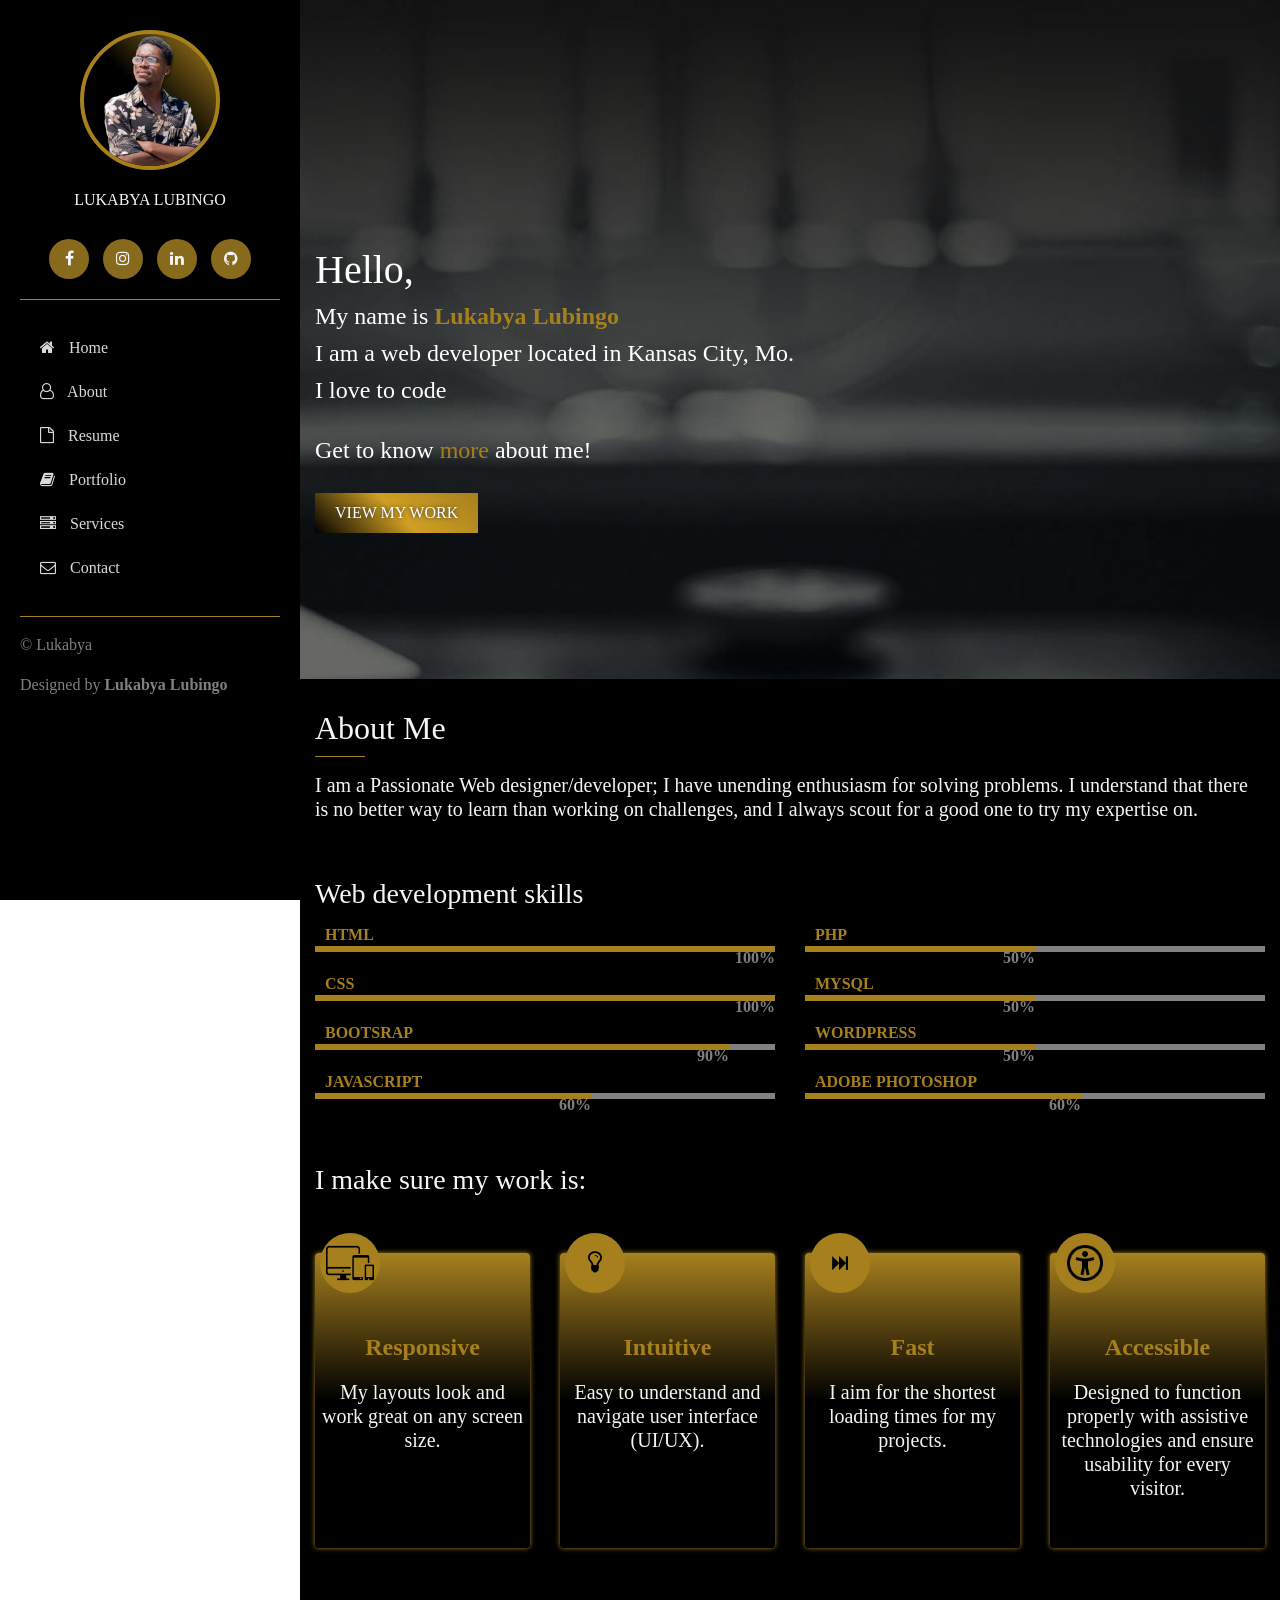
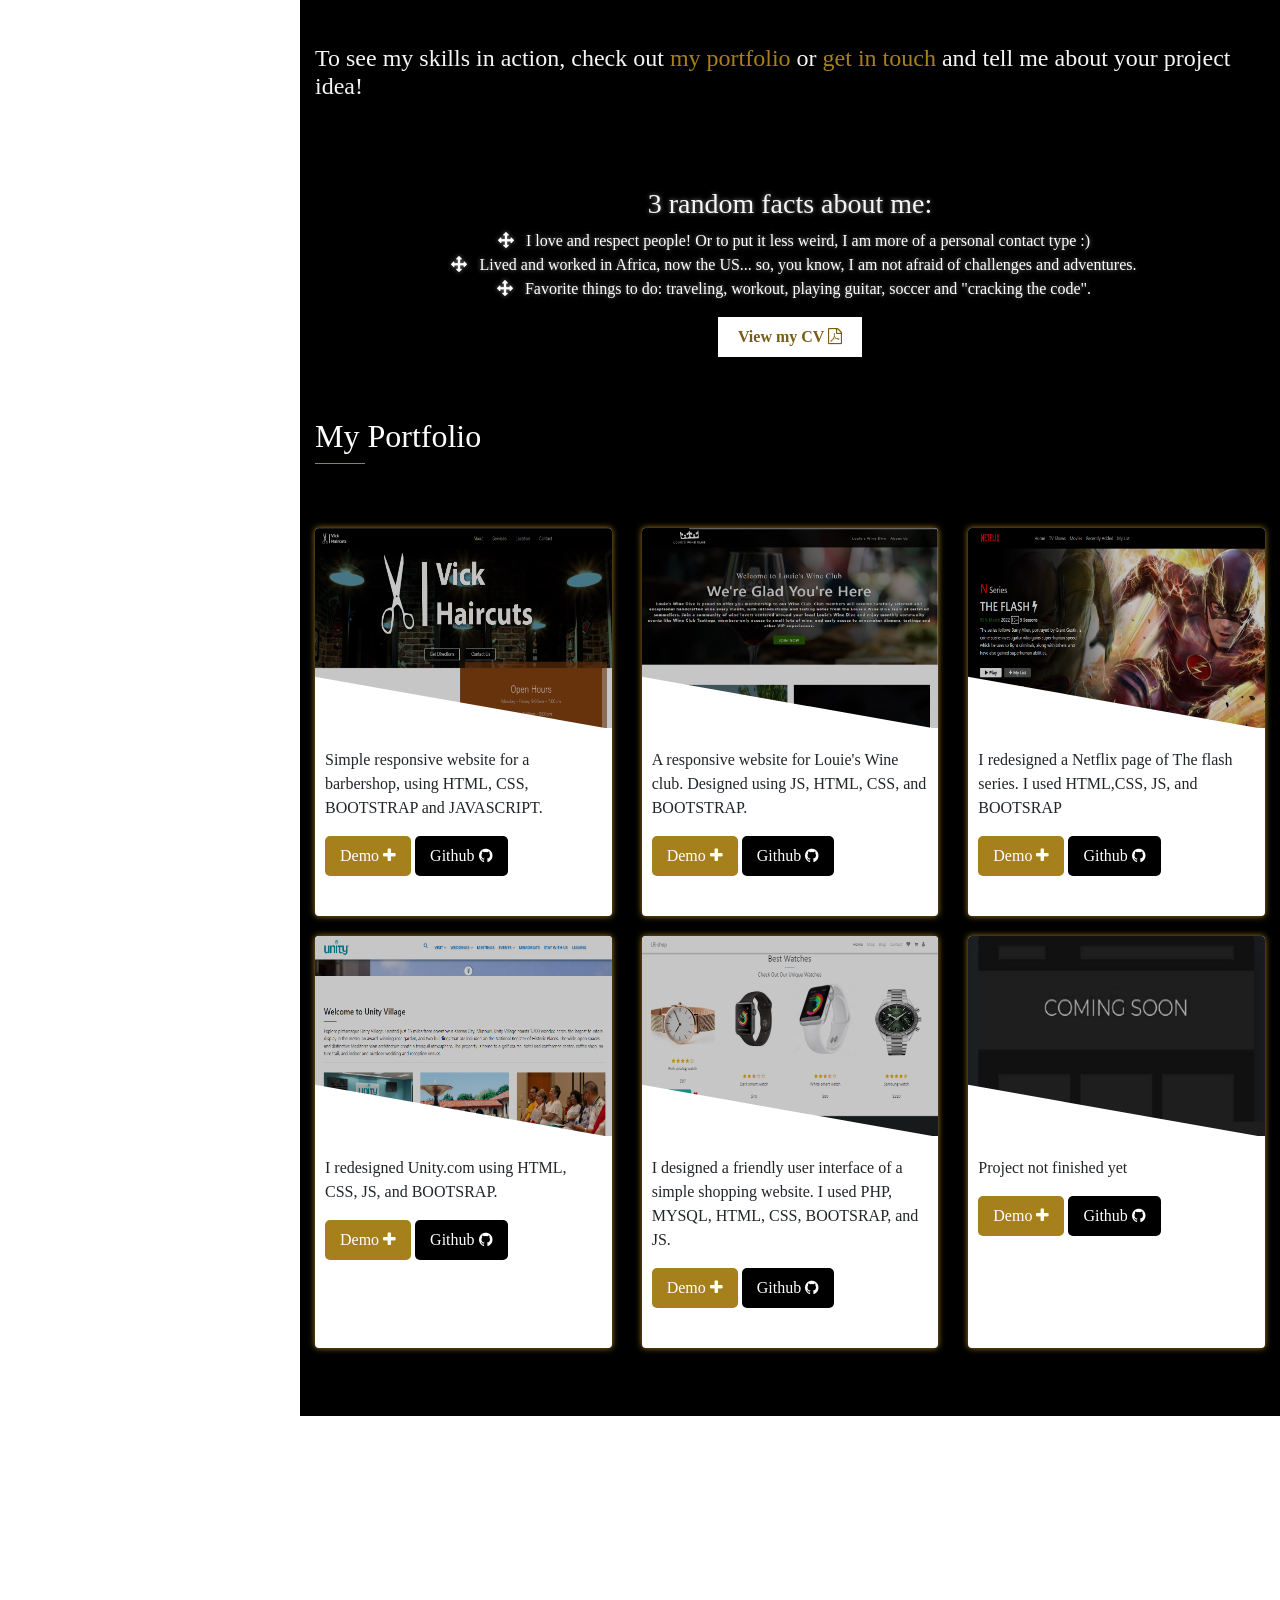
==== index.html @ e54e5371 "Update index.html" ====
<!DOCTYPE html>
<html lang="en">
<head>
    <meta charset="UTF-8">
    <meta http-equiv="X-UA-Compatible" content="IE=edge">
    <meta name="viewport" content="width=device-width, initial-scale=1.0">
    <link rel="stylesheet" href="https://cdnjs.cloudflare.com/ajax/libs/font-awesome/4.7.0/css/font-awesome.min.css">
    <link rel="stylesheet" href="https://cdn.jsdelivr.net/npm/bootstrap@4.0.0/dist/css/bootstrap.min.css" integrity="sha384-Gn5384xqQ1aoWXA+058RXPxPg6fy4IWvTNh0E263XmFcJlSAwiGgFAW/dAiS6JXm" crossorigin="anonymous">
    <link rel="stylesheet" href="assets/css/style.css">
    <link rel="stylesheet" href="assets/css/responsive.css">
    <title>My Portfolio</title>
</head>
<body>
    <!---------------------------------------------- Navbar ---------------------------------------------->
    <input type="checkbox" name="checkNav" id="checkNav" style="display: none;">
    <label class="navBtn" for="checkNav"><i class="fa fa-bars"></i></label>
    <section id="navbar">
        <div id="nav">
            <div class="nav-head text-center">
                <div id="navImg">
                    <img src="assets/images/myphoto.png" alt="">
                </div>
                <h6>LUKABYA LUBINGO</h6>
                <button><i class="fa fa-facebook"></i></button>
                <button><i class="fa fa-instagram"></i></button>
                <a href="https://www.linkedin.com/in/lukabya-lubingo-114a54277/">
                    <button><i class="fa fa-linkedin"></i></button>
                </a>
                <a href="https://github.com/lukaby-eric">
                    <button><i class="fa fa-github"></i></button>
                </a>
            </div><p id="hr-line"></p>
            <ul id="myUl">
                <li><a href="#home"><i class="fa fa-home"></i> Home</a></li>
                <li><a href="#about"><i class="fa fa-user-o"></i> About</a></li>
                <li onclick="openCv()"><a><i class="fa fa-file-o"></i> Resume</a></li>
                <li><a href="#portfolio"><i class="fa fa-book"></i> Portfolio</a></li>
                <li><a href="#mywork"><i class="fa fa-server"></i> Services</a></li>
                <li><a href="#last"><i class="fa fa-envelope-o"></i> Contact</a></li>
                
            </ul><p id="hr-line"></p>
            <div class="lastcontent">
                <p>&copy; Lukabya</p>
                <p>Designed by <b>Lukabya Lubingo</b></p>
            </div>
        </div>
    </section>

<section id="all-pages">

</section>
    <section id="all-pages">
        <!---------------------------------------------- Home ---------------------------------------------->
        <section id="home">
            <div class="container py-5">
                <div class="row py-5">
                    <div class="col-lg-8">
                        <h1>Hello,</h1>
                        <div>
                            <h4>My name is <span>Lukabya Lubingo</span></h4>
                            <h4>I am a web developer located in Kansas City, Mo.</h4>
                            <h4>I love to code</h4><br>
                            <h4>Get to know <a href="#about">more</a> about me!</h4>
                            <a href="#portfolio"><button>VIEW MY WORK</button></a>
                        </div>                   
                    </div>
                </div>
            </div>
        </section>



        <!---------------------------------------------- About ---------------------------------------------->

        <section id="about">
            <div class="container">
                <h2>About Me</h2><p id="title"></p>
                <h5>I am a Passionate Web designer/developer; I have unending enthusiasm for solving problems. 
                    I understand that there is no better way to learn than working on challenges, and 
                    I always scout for a good one to try my expertise on.</h5>
                    <h3 class="pt-5">Web development skills</h3>
                <div class="row pb-5">
                    <div class="col-lg-6">
                        <ul>
                            <li id="html"> HTML</li>
                            <li id="css"> CSS</li>
                            <li id="bootstrap"> BOOTSRAP</li>
                            <li id="javascript"> JAVASCRIPT</li>
                        </ul>
                    </div>
                    <div class="col-lg-6">
                        <ul>
                            <li id="php"> PHP</li>
                            <li id="mysql"> MYSQL</li>
                            <li id="wordpress"> WORDPRESS</li>
                            <li id="photoshop"> ADOBE PHOTOSHOP</li>
                        </ul>
                    </div>
                </div>
                <h3>I make sure my work is:</h3>
                <div class="row py-5" id="mywork">
                    <div class="col-md-3">
                        <div class="card" id="first-card">
                            <div class="card-img">
                                <img src="assets/images/respon.png" alt="">
                            </div>
                            <div class="descr">
                                <h4>Responsive</h4>
                                <h5>My layouts look and work great on any screen size.</h5>
                            </div>
                        </div>
                    </div>
                    <div class="col-md-3">
                        <div class="card">
                            <div class="card-img">
                                <i class="fa fa-lightbulb-o" style="font-size: 25px;"></i>
                            </div>
                            <div class="descr">
                                <h4>Intuitive</h4>
                                <h5>Easy to understand and navigate user interface (UI/UX).</h5>
                            </div>
                        </div>
                    </div>
                    <div class="col-md-3">
                        <div class="card">
                            <div class="card-img">
                                <i class="fa fa-fast-forward"></i>
                            </div>
                            <div class="descr">
                                <h4>Fast</h4>
                                <h5>I aim for the shortest loading times for my projects.</h5>
                            </div>
                        </div>
                    </div>
                    <div class="col-md-3">
                        <div class="card" id="last-card">
                            <div class="card-img">
                                <img src="assets/images/accessible.jpg" alt="">
                            </div>
                            <div class="descr">
                                <h4>Accessible</h4>
                                <h5>Designed to function properly with assistive
                                     technologies and ensure usability for every visitor.</h5>
                            </div>
                        </div>
                    </div>
                </div>
                <h4 id="h4" class="pt-5">To see my skills in action, check out <a href="#portfolio">my portfolio</a> 
                    or <a href="#last">get in 
                    touch</a> and tell me about your project idea!</h4> <br>
                    <br> 
            </div>
            <div id="random-facts">
                <div class="container">
                    <h3>3 random facts about me:</h3>
                    <ul>
                        <li><i class="fa fa-arrows px-2"></i> I love and respect people! Or to put it less weird, I am more of a personal contact type :)</li>
                        <li><i class="fa fa-arrows px-2"></i> Lived and worked in Africa, now the US... so, you know, I am not afraid of challenges and adventures.</li>
                        <li><i class="fa fa-arrows px-2"></i> Favorite things to do: traveling, workout, playing guitar, soccer and "cracking the code".</li>
                    </ul>
                    <button onclick="openCv()">View my CV <i class="fa fa-file-pdf-o"></i></button>
                </div>
            </div>
        </section>
<!---------------------------------------------- Resume ---------------------------------------------->

        <section id="resume">
            <button id="close-cv-btn" class="fa fa-times" onclick="closeCv()"></button>
            <div class="container py-5">
                <h2 class="py-3">My Resume</h2><p id="title"></p>
                <p>
                    Detail-oriented, multi-task, organized, strong attention to detail, 
                    and meticulous employee. Works at fast pace to meet tight deadlines. 
                    Enthusiastic team player ready to contribute to company success. 
                </p>

                <div class="row">
                    <div class="col-lg-6">
                        <div class="content">
                            <h3>Summary</h3>
                            <div id="resume-content">
                                <h4>Lukabya Lubingo</h4>
                                <i>Organized and dependable candidate successful at 
                                    managing multiple priorities with a positive
                                    attitude. Willingness to take on added 
                                    responsibilities to meet team goals.</i> <hr>

                                <ul>
                                    <li>Kansas City, Missouri <b>(Ready to relocate for a job opportunity)</b></li>
                                    <li>(816) 914 4602</li>
                                    <li>ericlukabya@gmail.com</li>
                                </ul>
                            </div>
                        </div>

                        <div class="content">
                            <h3>Education</h3>
                            <div id="resume-content">
                                <h4>METROPOLITAN COMMUNITY COLLEGE, Kansas City, Mo</h4>
                                <p id="year">From: Feb 2022 to Present</p>
                                <p id="descr">I am Currently enrolled, pursuing a degree in software development.
                                    <br>Studying C#, JAVA, React, and Database management.
                                </p>

                            </div>
                            <div id="resume-content">
                                <h4>ALIGHT CODING SCHOOL, Kigali, Rwa</h4>
                                <p id="year">From: Feb 2018 to Nov 2019</p>
                                <p id="descr">I studies the foundamental of programing,
                                    and learned the basics of Web design and database management.<br>
                                    During my time at this school, I used WORDPRESS, HTML, CSS, BOOTSTRAP, PHP and, JAVASCRIPT to 
                                    developed different websites for refugees who had businesses in Gihembe refugee camp, 
                                    Rwanda. which made it easier for them to advertise 
                                    their products on the internet.</p>
                            </div>
                            <div id="resume-content">
                                <h4>GS. BYUMBA INYANGE, KIGALI, Rwa</h4>
                                <p id="year">From: Feb 2014 to Nov 2017</p>
                                <p id="descr">I graduated Highschool with a GPA of 3.2 in Math, 
                                    Computer science, Entrepreneurship and Economics..</p>
                            </div>
                        </div>
                        
                    </div>

                    <div class="col-lg-6">
                        <div class="content">
                            <h3>Professional Experience</h3>
                            <div id="resume-content">
                                <h4>Freelance Web Designer</h4>
                                <p id="year">Jun 2022 - Present</p>
                                <p id="place">Kansas City, Missouri, United States</p>
                                <p>Write, analyze, debug, and deliver clean, validated, and maintainable codes.<br>
                                    Plann website development, converting mockups
                                    into usable web presence. <br>
                                    Code websites using WORDPRESS, HTML, CSS, JavaScript, BOOTSTRAP, and PHP with MYSQL database.
                                    Verify system integrity by utilizing proper architectural
                                    designs.</p>
                            </div>
                        
                            <div id="resume-content">
                                <h4>Alight · Seasonal</h4>
                                <p id="year">May 2018 - Feb 2020</p>
                                <p id="place">Kigali City, Rwanda</p>
                                <p>Provided front-end website development using WordPress, 
                                    Hubspot, and other editing software. <br>
                                    Planned website development, converting mockups into 
                                    usable web presence with HTML, JavaScript, CSS, and Bootstrap coding. <br>
                                    I developed a technical solution 
                                    (Helped refugees with small businesses advertise their products online).</p>

                            </div>
                        </div>
                        
                    </div>
                    
                </div>
                <p class="text-center" onclick="closeCv()" id="clse">Close</p>
            </div>
        </section>

<!---------------------------------------------- Portfolio ---------------------------------------------->
<section id="portfolio">
    <div class="container">
        <h2>My Portfolio</h2><p id="title"></p>
        <div class="row py-5">
            <div class="col-lg-4">
                <div class="card">
                    <div class="card-top">
                        <div id="card-img">
                          <img src="assets/images/vick.png"  id="work-img" width="100%" alt="">  
                        </div>                 
                        <div class="project-description">
                            <p>Simple responsive website for a barbershop, using HTML, CSS, BOOTSTRAP
                                and JAVASCRIPT. 
                            </p>
                            <a href="assets/projects/victor/index.html"><button id="demo">Demo <i class="fa fa-plus"></i></button></a>
                            <a href="https://lukaby-eric.github.io/vick/"><button id="github">Github <i class="fa fa-github"></i></button></a>
                        </div>
                    </div>
                </div>
            </div>
            <div class="col-lg-4">
                <div class="card">
                    <div class="card-top">
                        <div id="card-img">
                            <img src="assets/images/wineclub.png" id="work-img"  width="100%" alt="">
                        </div>
                        <div class="project-description">
                            <p>A responsive website for Louie's Wine club. Designed using JS, HTML, CSS, and BOOTSTRAP.
                            </p>
                            <button id="demo">Demo <i class="fa fa-plus"></i></button> 
                            <a href="https://lukaby-eric.github.io/wineClub/"><button id="github">Github <i class="fa fa-github"></i></button></a>
                        </div>
                    </div>
                </div>
            </div>
            <div class="col-lg-4">
                <div class="card">
                    <div class="card-top">
                        <div id="card-img">
                            <img src="assets/images/flash.png" id="work-img"  width="100%" alt="">
                        </div>
                        <div class="project-description">
                            <p>I redesigned a Netflix page of The flash series. I used HTML,CSS, JS, and BOOTSRAP
                            </p>
                            <a href="assets/projects/netflix/index.html"><button id="demo">Demo <i class="fa fa-plus"></i></button></a> 
                            <a href="https://lukaby-eric.github.io/netflix/"><button id="github">Github <i class="fa fa-github"></i></button></a>
                        </div>
                    </div>
                </div>
            </div>
            <div class="col-lg-4">
                <div class="card">
                    <div class="card-top">
                        <div id="card-img">
                            <img src="assets/images/unity.png" id="work-img"  width="100%" alt="">
                        </div>
                        <div class="project-description">
                            <p>I redesigned Unity.com using HTML, CSS, JS, and BOOTSRAP.
                            </p>
                            <button id="demo">Demo <i class="fa fa-plus"></i></button> 
                            <a href="https://lukaby-eric.github.io/unity/"><button id="github">Github <i class="fa fa-github"></i></button></a>
                        </div>
                    </div>
                </div>
            </div>
            <div class="col-lg-4">
                <div class="card">
                    <div class="card-top">
                        <div id="card-img">
                            <img src="assets/images/shop.png" id="work-img"  width="100%" alt="">
                        </div>
                        <div class="project-description">
                            <p>I designed a friendly user interface of a simple shopping website. I used PHP, MYSQL, HTML, CSS, BOOTSRAP, and JS.
                            </p>
                            <button id="demo">Demo <i class="fa fa-plus"></i></button> 
                            <a href="https://lukaby-eric.github.io/lbshop/"><button id="github">Github <i class="fa fa-github"></i></button></a>
                        </div>
                    </div>
                </div>
            </div>
            <div class="col-lg-4">
                <div class="card">
                    <div class="card-top">
                        <div id="card-img">
                            <img src="assets/images/soon.png" id="work-img"  width="100%" alt="">
                        </div>
                        <div class="project-description">
                            <p>Project not finished yet
                            </p>
                            <button id="demo">Demo <i class="fa fa-plus"></i></button> 
                            <button id="github">Github <i class="fa fa-github"></i></button>
                        </div>
                    </div>
                </div>
            </div>
        </div>
    </div>
</section>

<!---------------------------------------------- contact ---------------------------------------------->

<section id="contact">
    <div class="container">
        <h2>Contact Me</h2><p id="title"></p>
        <div class="row">
            <div class="col-lg-8">
                <h5>Feel free to connect and message me on LinkedIn: 
                    <a href="https://www.linkedin.com/in/lukabya-lubingo-114a54277/">Lukabya's LinkedIn</a>
                </h5>
                <h3>___ You can also get in touch via:</h3>
                <ul>
                    <li><a href=""><i class="fa fa-phone"> 816 914 4602</i></a></li>
                    <li><a href=""><i class="fa fa-email"> ericlukabya@gmail.com</i></a></li>
                </ul>
            </div>
        </div>
        
    </div>
</section>
<div id="last"></div>
</section>
<!-- -------------------------------------------- Bottstrap js links--------------------- -->
      <script src="https://code.jquery.com/jquery-3.2.1.slim.min.js" integrity="sha384-KJ3o2DKtIkvYIK3UENzmM7KCkRr/rE9/Qpg6aAZGJwFDMVNA/GpGFF93hXpG5KkN" crossorigin="anonymous"></script>
      <script src="https://cdn.jsdelivr.net/npm/popper.js@1.12.9/dist/umd/popper.min.js" integrity="sha384-ApNbgh9B+Y1QKtv3Rn7W3mgPxhU9K/ScQsAP7hUibX39j7fakFPskvXusvfa0b4Q" crossorigin="anonymous"></script>
      <script src="https://cdn.jsdelivr.net/npm/bootstrap@4.0.0/dist/js/bootstrap.min.js" integrity="sha384-JZR6Spejh4U02d8jOt6vLEHfe/JQGiRRSQQxSfFWpi1MquVdAyjUar5+76PVCmYl" crossorigin="anonymous"></script>
      <script src="assets/js/script.js"></script>

    </body>
</html>
---- assets/css/style.css ----
*{
    padding: 0;
    margin: 0;
    scroll-behavior: smooth;
    list-style: none;
    box-sizing: border-box;
    font-family: 'Yu Gothic Light';
    text-decoration: none;
    transition: .4s;
}
h3{
    color: whitesmoke;
}
/* scroll bar */

::-webkit-scrollbar{
    width: 10px;
    background: black;
}
::-webkit-scrollbar-thumb{
    background: linear-gradient(transparent,rgb(167, 128, 30),transparent);
}

/* *************************************  NAVBAR   **************************************** */

#navbar{
    width: 300px;
    background: black;
    height: 100dvh;
    position: fixed;
    bottom: 0;
    left: 0;
    padding: 20px;
    overflow-y: auto;
    overflow-x: hidden;
    z-index: 333;
}
.navBtn{
    position: fixed;
    right: 10%;
    top: 30px;
    font-size: 18px;
    padding: 10px 15px;
    border-radius: 50%;
    color: rgb(206, 157, 34);
    box-shadow: 0 0 4px rgb(206, 157, 34);
    background: black;
    cursor: pointer;
    display: none;
    z-index: 444;
}
.navBtn:hover{
    background: rgb(167, 128, 30);
    color: black;
}
.nav-head{
    margin: 10px 0;
}
#navImg{
    width: 140px;
    height: 140px;
    border-radius: 50%;
    border: 4px solid rgb(167, 128, 30);
    margin: 0 auto;
    overflow: hidden;
    background: linear-gradient(45deg,black,black,rgb(167, 128, 30));
}
#navImg img{
   height: 100%;
   width: 100%; 
}
.nav-head h6{
    color: whitesmoke;
    margin: 20px 0;
}
.nav-head button{
    height: 40px;
    width: 40px;
    border: none;
    border-radius: 50%;
    margin: 10px 5px;
    color: whitesmoke;
    background-color:rgb(136, 106, 29);
    cursor: pointer;
    outline: none;
}
.nav-head button:hover{
    background-color:rgb(190, 147, 39) ;
}
#nav a{
    text-decoration: none;
}
#nav #myUl{
    padding: 10px;
}
#nav #myUl li{
    padding: 10px 0;
    cursor: pointer;
}
#nav #myUl i{
    padding: 0 10px;
}
#nav #myUl a{
    text-decoration: none;
    color: rgb(216, 217, 218);
}
#nav #myUl a:hover{
    color:rgb(167, 128, 30);
}
#nav .lastcontent{
    color: grey;
}
#hr-line{
    height: 1px;
    width: 100%;
    background-color: rgb(167, 128, 30);
}
/* all pages */

#all-pages{
    margin-left: 300px;
    
}
/* home */
#home{
    height: 90%;
    width: 100%;
    padding: 100px 0;
    display: flex;
    align-items: center;
    background: url(../images/bg.jpg);
    background-position: bottom;
    background-size: cover;
    background-attachment: fixed;
    background-repeat: no-repeat;
    color: white;
    position: relative;
    z-index: 11;
}
#home .col-lg-8{
    transform: translateY(50px);
}
#home h1{
    font-family: 'Ink Free';
}
#home span{
    color: rgb(167, 128, 30);
    font-weight: bold;
}
#home a{
    color: rgb(167, 128, 30);
    text-decoration: none;
}
#home a:hover{
    color: rgb(236, 173, 14);
}
#home button{
    padding: 8px 20px;
    border: none;
    background: linear-gradient(45deg,black, rgb(208, 159, 35),rgb(167, 128, 30));
    margin-top: 20px;
    color: white;
    cursor: pointer;
    outline: none;
    text-shadow: 0px 0px 4px rgb(51, 51, 51);
}
#home button:hover{
    background: linear-gradient(-45deg,black, rgb(208, 159, 35),rgb(167, 128, 30));
}
/* about */


#about{
    position: relative;
    z-index: 11;
    width: 100%;
    height: 100%;
    padding: 30px 0;
    background: black;
    color: whitesmoke;
}
#title{
    height: 1px;
    width: 50px;
    background: rgb(167, 128, 30);
}
#about .col-lg-6 li{
    width: 100%;
    margin-bottom: 15px;
    color: rgb(167, 128, 30);
    padding: 5px 10px;
    font-weight: bold;
}
#about .col-lg-6 #html{
    position: relative;
}
#about .col-lg-6 #html::before{
    content: "";
    position: absolute;
    background: grey;
    text-align: right;
    height: 6px;
    width: 100%;
    bottom: 0;
    left: 0;
}
#about .col-lg-6 #html::after{
    content: "100%";
    position: absolute;
    background: rgb(167, 128, 30);
    color: black;
    text-align: right;
    height: 6px;
    width: 100%;
    bottom: 0;
    left: 0;
}

#about .col-lg-6 #html{
    position: relative;
}
#about .col-lg-6 #html::before{
    content: "";
    position: absolute;
    background: grey;
    text-align: right;
    height: 6px;
    width: 100%;
    bottom: 0;
    left: 0;
}
#about .col-lg-6 #html::after{
    content: "100%";
    position: absolute;
    background: rgb(167, 128, 30);
    color: grey;
    text-align: right;
    height: 6px;
    width: 100%;
    bottom: 0;
    left: 0;
}

#about .col-lg-6 #css{
    position: relative;
}
#about .col-lg-6 #css::before{
    content: "";
    position: absolute;
    background: grey;
    text-align: right;
    height: 6px;
    width: 100%;
    bottom: 0;
    left: 0;
}
#about .col-lg-6 #css::after{
    content: "100%";
    position: absolute;
    background: rgb(167, 128, 30);
    color: grey;
    text-align: right;
    height: 6px;
    width: 100%;
    bottom: 0;
    left: 0;
}

#about .col-lg-6 #bootstrap{
    position: relative;
}
#about .col-lg-6 #bootstrap::before{
    content: "";
    position: absolute;
    background: grey;
    text-align: right;
    height: 6px;
    width: 100%;
    bottom: 0;
    left: 0;
}
#about .col-lg-6 #bootstrap::after{
    content: "90%";
    position: absolute;
    background: rgb(167, 128, 30);
    color: grey;
    text-align: right;
    height: 6px;
    width: 90%;
    bottom: 0;
    left: 0;
}

#about .col-lg-6 #javascript{
    position: relative;
}
#about .col-lg-6 #javascript::before{
    content: "";
    position: absolute;
    background: grey;
    text-align: right;
    height: 6px;
    width: 100%;
    bottom: 0;
    left: 0;
}
#about .col-lg-6 #javascript::after{
    content: "60%";
    position: absolute;
    background: rgb(167, 128, 30);
    color: grey;
    text-align: right;
    height: 6px;
    width: 60%;
    bottom: 0;
    left: 0;
}

#about .col-lg-6 #php{
    position: relative;
}
#about .col-lg-6 #php::before{
    content: "";
    position: absolute;
    background: grey;
    text-align: right;
    height: 6px;
    width: 100%;
    bottom: 0;
    left: 0;
}
#about .col-lg-6 #php::after{
    content: "50%";
    position: absolute;
    background: rgb(167, 128, 30);
    color: grey;
    text-align: right;
    height: 6px;
    width: 50%;
    bottom: 0;
    left: 0;
}

#about .col-lg-6 #mysql{
    position: relative;
}
#about .col-lg-6 #mysql::before{
    content: "";
    position: absolute;
    background: grey;
    text-align: right;
    height: 6px;
    width: 100%;
    bottom: 0;
    left: 0;
}
#about .col-lg-6 #mysql::after{
    content: "50%";
    position: absolute;
    background: rgb(167, 128, 30);
    color: grey;
    text-align: right;
    height: 6px;
    width: 50%;
    bottom: 0;
    left: 0;
}

#about .col-lg-6 #wordpress{
    position: relative;
}
#about .col-lg-6 #wordpress::before{
    content: "";
    position: absolute;
    background: grey;
    text-align: right;
    height: 6px;
    width: 100%;
    bottom: 0;
    left: 0;
}
#about .col-lg-6 #wordpress::after{
    content: "50%";
    position: absolute;
    background: rgb(167, 128, 30);
    color: grey;
    text-align: right;
    height: 6px;
    width: 50%;
    bottom: 0;
    left: 0;
}

#about .col-lg-6 #photoshop{
    position: relative;
}
#about .col-lg-6 #photoshop::before{
    content: "";
    position: absolute;
    background: grey;
    text-align: right;
    height: 6px;
    width: 100%;
    bottom: 0;
    left: 0;
}
#about .col-lg-6 #photoshop::after{
    content: "60%";
    position: absolute;
    background: rgb(167, 128, 30);
    color: grey;
    text-align: right;
    height: 6px;
    width: 60%;
    bottom: 0;
    left: 0;
}
#about .col-md-3 .card{
    text-align: center;
    border: none;
    background: transparent;
    margin-bottom: 30px;
}
#about .col-md-3 .card{
    box-shadow: 0 0 5px rgb(167, 128, 30);
    padding: 10px 5px;
    height: 100%;
    width: 100%;
    background: linear-gradient(rgb(167, 128, 30),black,black);
}
#about .col-md-3 .card .card-img{
    background-color: rgba(167, 128, 30);
    border-radius: 50%;
    color: black;
    height: 60px;
    width: 60px;
    display: flex;
    align-items: center;
    justify-content: center;
    text-align: center;
    transform: translateY(-30px);
}
#about .col-md-3 .card img{
    width: 80%;
}
#about .col-md-3 .card h4{
    font-weight: bold;
    color: rgb(167, 128, 30);
    padding: 10px 0 ;
}
#h4 a{
    color: rgb(167, 128, 30);
    text-decoration: none;
}
#h4 a:hover{
    color: rgb(234, 181, 45);
}
#about #random-facts{
    position: relative;
    height: 100%;
    width: 100%;
    padding: 30px 0;
    text-align: center;
    text-shadow: 0 0 4px grey;
    display: flex;
    justify-content: center;
    align-items: center;
    background: url(../images/bg.jpg);
    background-attachment: fixed;
    background-repeat: no-repeat;
    background-size: cover;
    color: white;
    z-index: 1;
}
#about #random-facts::before{
    content: "";
    position: absolute;
    height: 100%;
    width: 100%;
    top: 0;
    left: 0;
    z-index: -1;
    background: rgb(167, 128, 30)70;
}
#about #random-facts button{
    padding: 8px 20px;
    border: none;
    background: white;
    color: rgb(120, 93, 23);
    outline: none;
    font-weight: bold;
    text-shadow: none;
    cursor: pointer;
}
#about #random-facts button:hover{
    background: rgb(167, 128, 30);
    color: white;
}
/* resume */
#resume{
    position: fixed;
    background-color: rgba(0, 0, 0, 0.982);
    color: white;
    height: 100dvh;
    width: 100%;
    top: 0;
    left: 0;
    z-index: 999;
    overflow-y: scroll;
    overflow-x: hidden;
    transform: scale(0,0);
}
#resume #resume-content{
    padding: 20px;
    position: relative;
}

#resume #resume-content::before{
    content: "";
    height: 85%;
    width: 2px;
    background: rgb(120, 93, 23);
    position: absolute;
    display: inline-block;
    left: 0;
    bottom: 0;
}
#resume #resume-content::after{
    content: "";
    height: 15px;
    width: 15px;
    border-radius: 50%;
    background: black;
    border:2px solid rgb(120, 93, 23);
    position: absolute;
    display: inline-block;
    top: 0;
    left: 0;
    transform: translate(-7px,30px);
}
#resume h3{
    color: rgb(120, 93, 23);
}
#resume #close-cv-btn{
    position: fixed;
    top: 20px;
    left: 20px;
    padding: 10px;
    outline: none;
    border: none;
    background: rgba(255, 0, 0, 0.624);
    color: black;
    border-radius: 50%;
    cursor: pointer;
}
#resume #close-cv-btn:hover{
    background: rgba(255, 0, 0, 0.835);
    transform: scale(1.1,1.1);
}
#resume #clse{
    cursor: pointer;
    color: white;
}
#resume #clse:hover{
    color: red;
}
/* portfolio */

#portfolio{
    background: black;
    position: relative;
    z-index: 11;
    margin-bottom: 100vh;
}
#portfolio h2{
    color: white;
}
#portfolio .col-lg-4{
    margin-bottom: 20px;
}
#portfolio .card{
    height: 100%;
    width: 100%;
    position: relative;
    overflow: hidden;
    border: none;
    box-shadow: 0 0 6px rgb(167, 128, 30);
    padding-bottom: 20px;
}
#portfolio .card:hover{
    background: rgb(167, 128, 30);
    cursor: pointer;
}
#portfolio .card img{
    height: 200px;
    width: 100%;
    position: relative;
    z-index: -1;
}
#portfolio .card #card-img{
    position: relative;
    z-index: 1;
}

#portfolio .card:hover #work-img{
    transform: scale(1.2,1.2);
}
#portfolio .card #card-img::before{
    content: "";
    position: absolute;
    height: 100%;
    width: 100%;
    bottom: 0;
    left: 0;
    background: rgba(0, 0, 0, 0.222);
    z-index: 1;
}
#portfolio .card .project-description{
    background: white;
    padding: 20px 10px;
    position: relative;
    z-index: 1;
}
#portfolio .card .project-description::after{
    content: "";
    position: absolute;
    height: 100%;
    width: 100%;
    bottom: 0;
    left: 0;
    background: white;
    transform: translateY(-25px)skewY(10deg);
    z-index: -1;
}

#portfolio .card .project-description #demo{
    padding: 8px 15px;
    border: none;
    outline: none;
    background: rgb(167, 128, 30);
    border-radius: 5px;
    color: white;
    cursor: pointer;
}
#portfolio .card .project-description #demo:hover{
    background: rgb(248, 188, 37);
}
#portfolio .card .project-description #github{
    padding: 8px 15px;
    border: none;
    outline: none;
    background: #000000;
    border-radius: 5px;
    color: white;
    cursor: pointer;
}
#portfolio .card .project-description #github:hover{
    background: #4a4949;
}

#contact{
    height: 100vh;
    width: 100%;
    position: fixed;
    background: url(../images/contact3.jpg);
    background-position: right;
    background-size: cover;
    background-repeat: no-repeat;
    bottom: 0;
    z-index: 1;
    color: white;
    display: flex;
    align-items: center;
    justify-content: center;
}
#contact::before{
    content: "";
    position: absolute;
    height: 100%;
    width: 100%;
    top: 0;
    left: 0;
    z-index: -1;
    background: linear-gradient(rgb(167, 128, 30)55, black);
}
#contact .col-lg-8 a{
    color: rgb(167, 128, 30);
    text-decoration: none;
    font-weight: bold;
    text-shadow: 0 0 4px black;
}
#contact .col-lg-8 a:hover{
    color: rgb(250, 190, 38);
}
---- assets/css/responsive.css ----
@media only screen and (max-width: 1200px){
   
  
}
@media only screen and (max-width: 1000px){
    #portfolio .cont-btn button{
        height: 100%;
        width: 49%;
    }
    
}
@media only screen and (max-width: 930px){

    #navbar{
        width: 0px;
        padding: 0px;
    }
    #checkNav:checked ~ #navbar{
        width: 250px;
        padding: 20px;
    }
    #all-pages{
        margin-left: 0px;
    }
    .navBtn{
        display: block;
    }
    .nav-head img{
        width: 120px;
        height: 120px;
        border-radius: 50%;
        border: 4px solid rgb(167, 128, 30);
    }
    .nav-head h3{
        color: whitesmoke;
        margin: 10px 0;
    }
    .nav-head button{
        height: 30px;
        width: 30px;
        border: none;
        border-radius: 50%;
        margin: 10px 5px;
        color: whitesmoke;
        background-color:rgb(167, 128, 30);
        cursor: pointer;
        outline: none;
    }
  
}

@media only screen and (max-width: 300px){
    #portfolio .cont-btn button{
        height: 100%;
        width: 46%;
    }
    #conta-form #small-inpt{
        width: 47%;
        padding: 5px;
        margin: 5px;
    }
    #conta-form .form-inpt{
        width: 96%;
        padding: 5px;
        margin-left: 5px;
        margin-bottom: 5px;
    }
    
}
@media only screen and (max-width: 480px){
    #conta-form #small-inpt,#conta-form .form-inpt{
        width: 100%;
    }
    .navBtn{
       font-size: 15px;
       padding:5px 10px;
    }
    #home h2{
        font-size: 25px;
    }
    #home h5{
        margin-left: 150px;
    }
    #web-designer h1{
        font-size: 35px;
    }
    .skill-perentage{
        padding-right: 0px;
    }
    
}
@media only screen and (max-width: 400px){
    .skill-title{
        font-size: 15px;
        padding-left: 10px;
        transform: translateY(0px);
        color: black;
    }
    .skill-perentage{
        font-size: 10px;
    }
    #home{
        background-attachment:scroll;
        padding: 20px 0;
    }
   
   
}
@media only screen and (max-width: 300px){
    #home h2{
        font-size: 20px;
    }
    #home h5{
        margin-left: 150px;
    }
    #web-designer h1{
        font-size: 30px;
    }
    
    
}
@media only screen and (max-width: 250px){
    #home h2{
        font-size: 15px;
    }
    #home h5{
        margin-left: 100px;
    }
    #web-designer h1{
        font-size: 25px;
    }
    
    
}
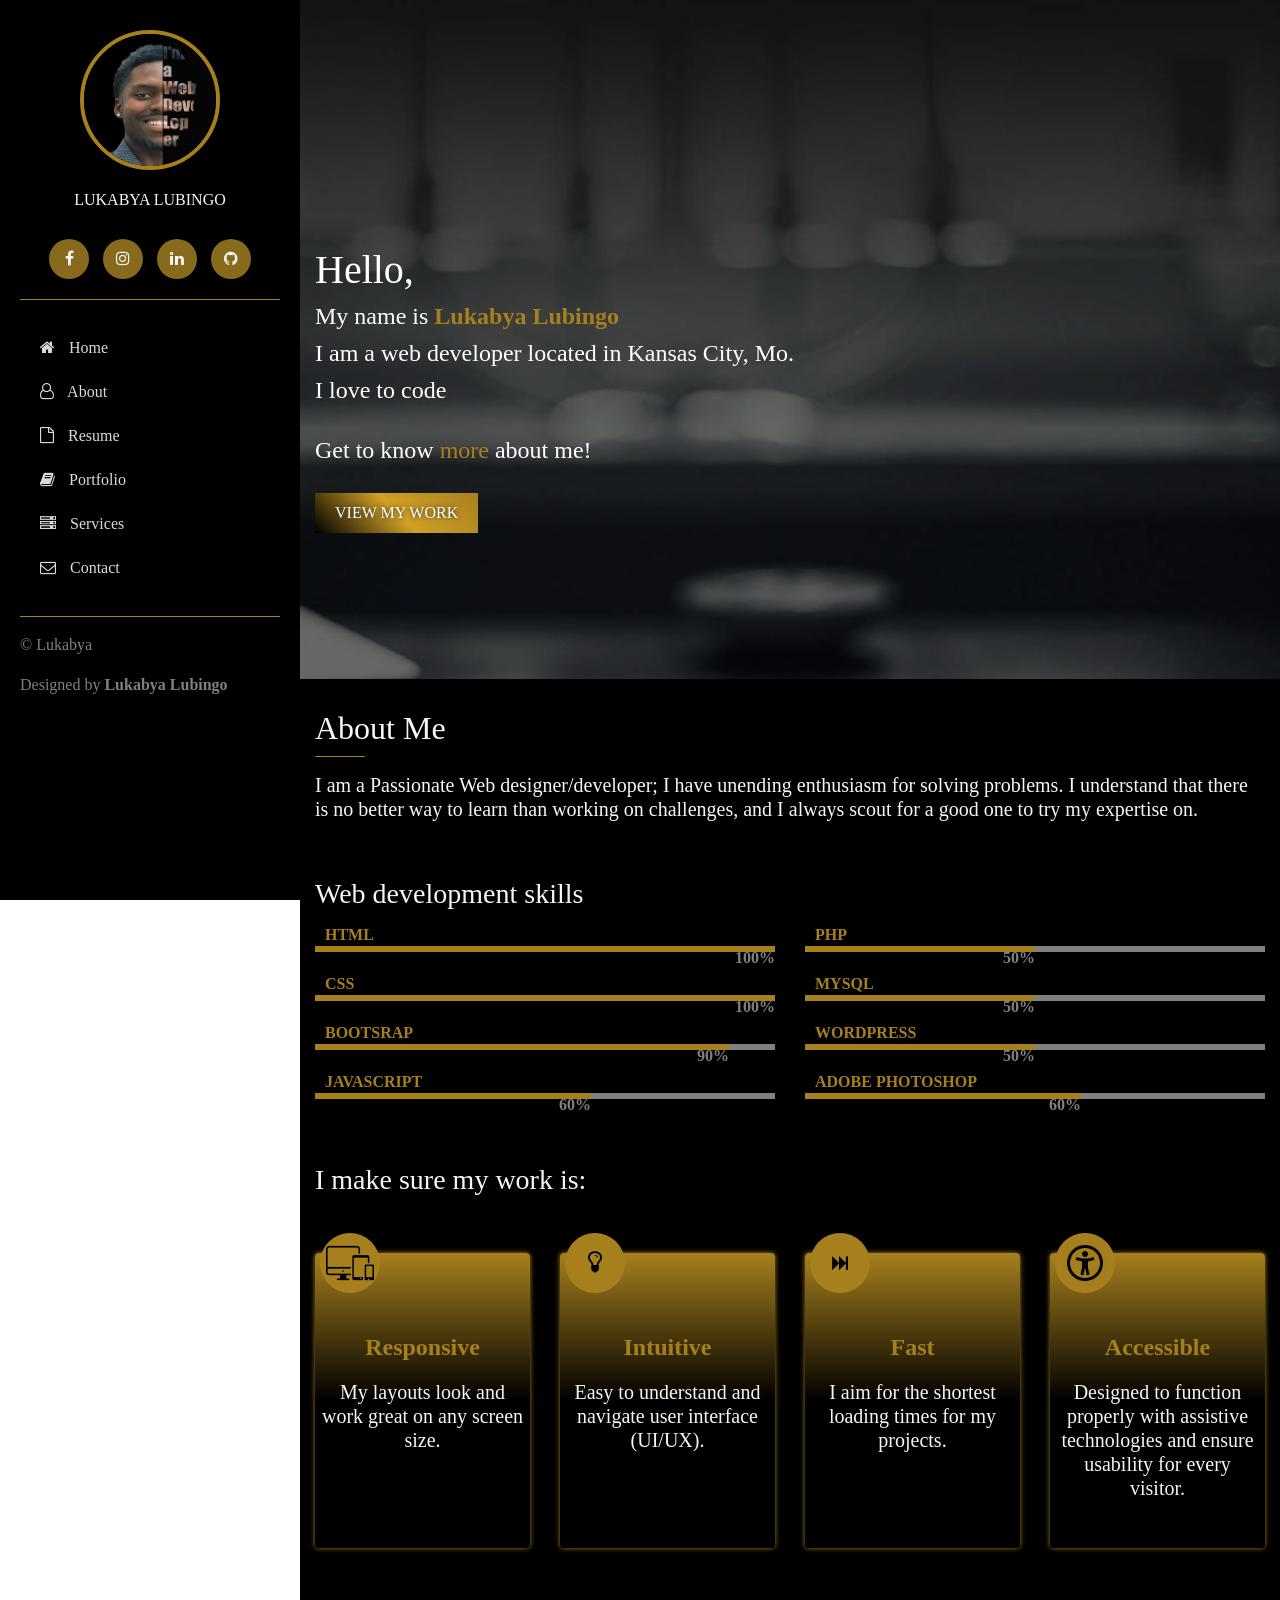
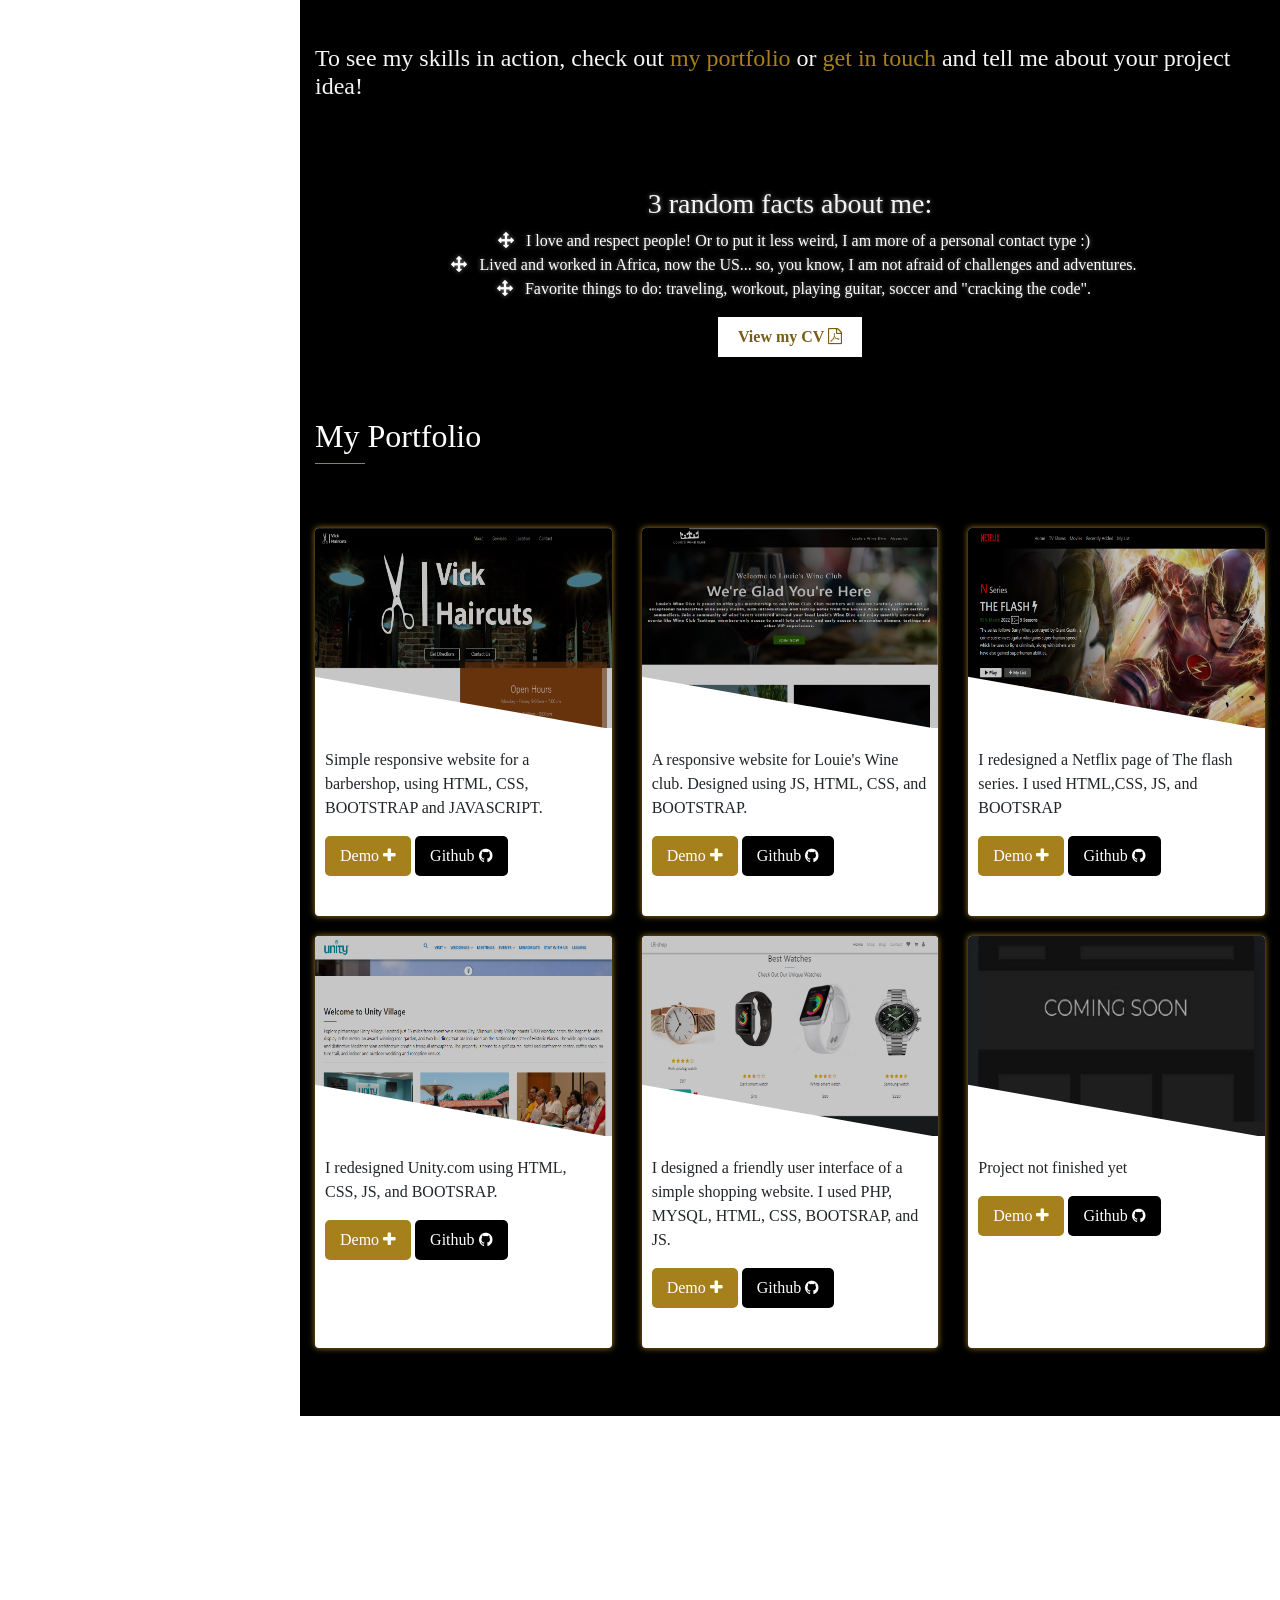
==== commit 8dc4033c: "Update index.html" ====
--- a/index.html
+++ b/index.html
@@ -19,7 +19,7 @@
         <div id="nav">
             <div class="nav-head text-center">
                 <div id="navImg">
-                    <img src="assets/images/myphoto.png" alt="">
+                    <img src="assets/images/face.png" alt="">
                 </div>
                 <h6>LUKABYA LUBINGO</h6>
                 <button><i class="fa fa-facebook"></i></button>
--- a/assets/css/style.css
+++ b/assets/css/style.css
@@ -128,7 +128,7 @@
     padding: 100px 0;
     display: flex;
     align-items: center;
-    background: url(../images/bg.jpg);
+    background: url(../images/back.jpg);
     background-position: bottom;
     background-size: cover;
     background-attachment: fixed;
@@ -465,7 +465,7 @@
     display: flex;
     justify-content: center;
     align-items: center;
-    background: url(../images/bg.jpg);
+    background: url(../images/bg2.jpg);
     background-attachment: fixed;
     background-repeat: no-repeat;
     background-size: cover;
--- a/assets/css/responsive.css
+++ b/assets/css/responsive.css
@@ -104,6 +104,10 @@
         background-attachment:scroll;
         padding: 20px 0;
     }
+    #about #random-facts{
+        background-attachment:scroll;
+        background-position: bottom;
+    }
    
    
 }
@@ -132,4 +136,4 @@
     }
     
     
-}+}
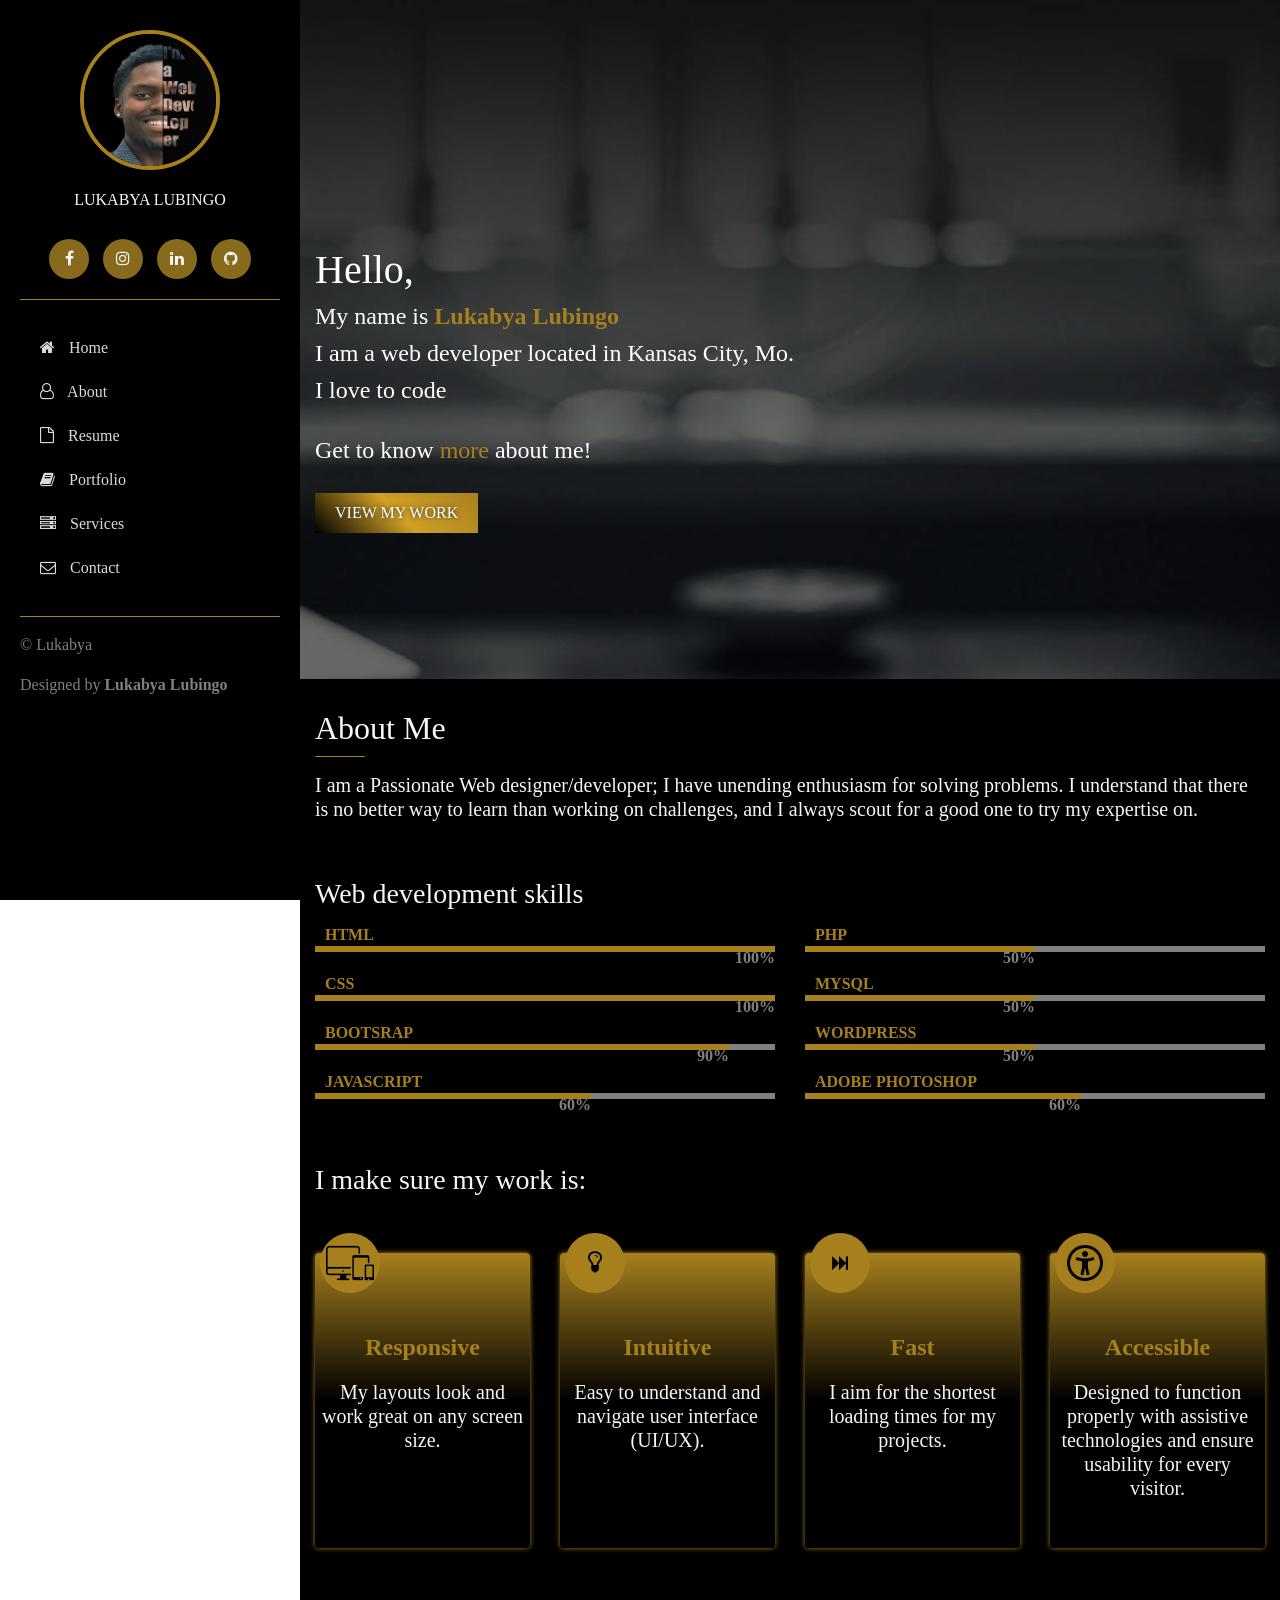
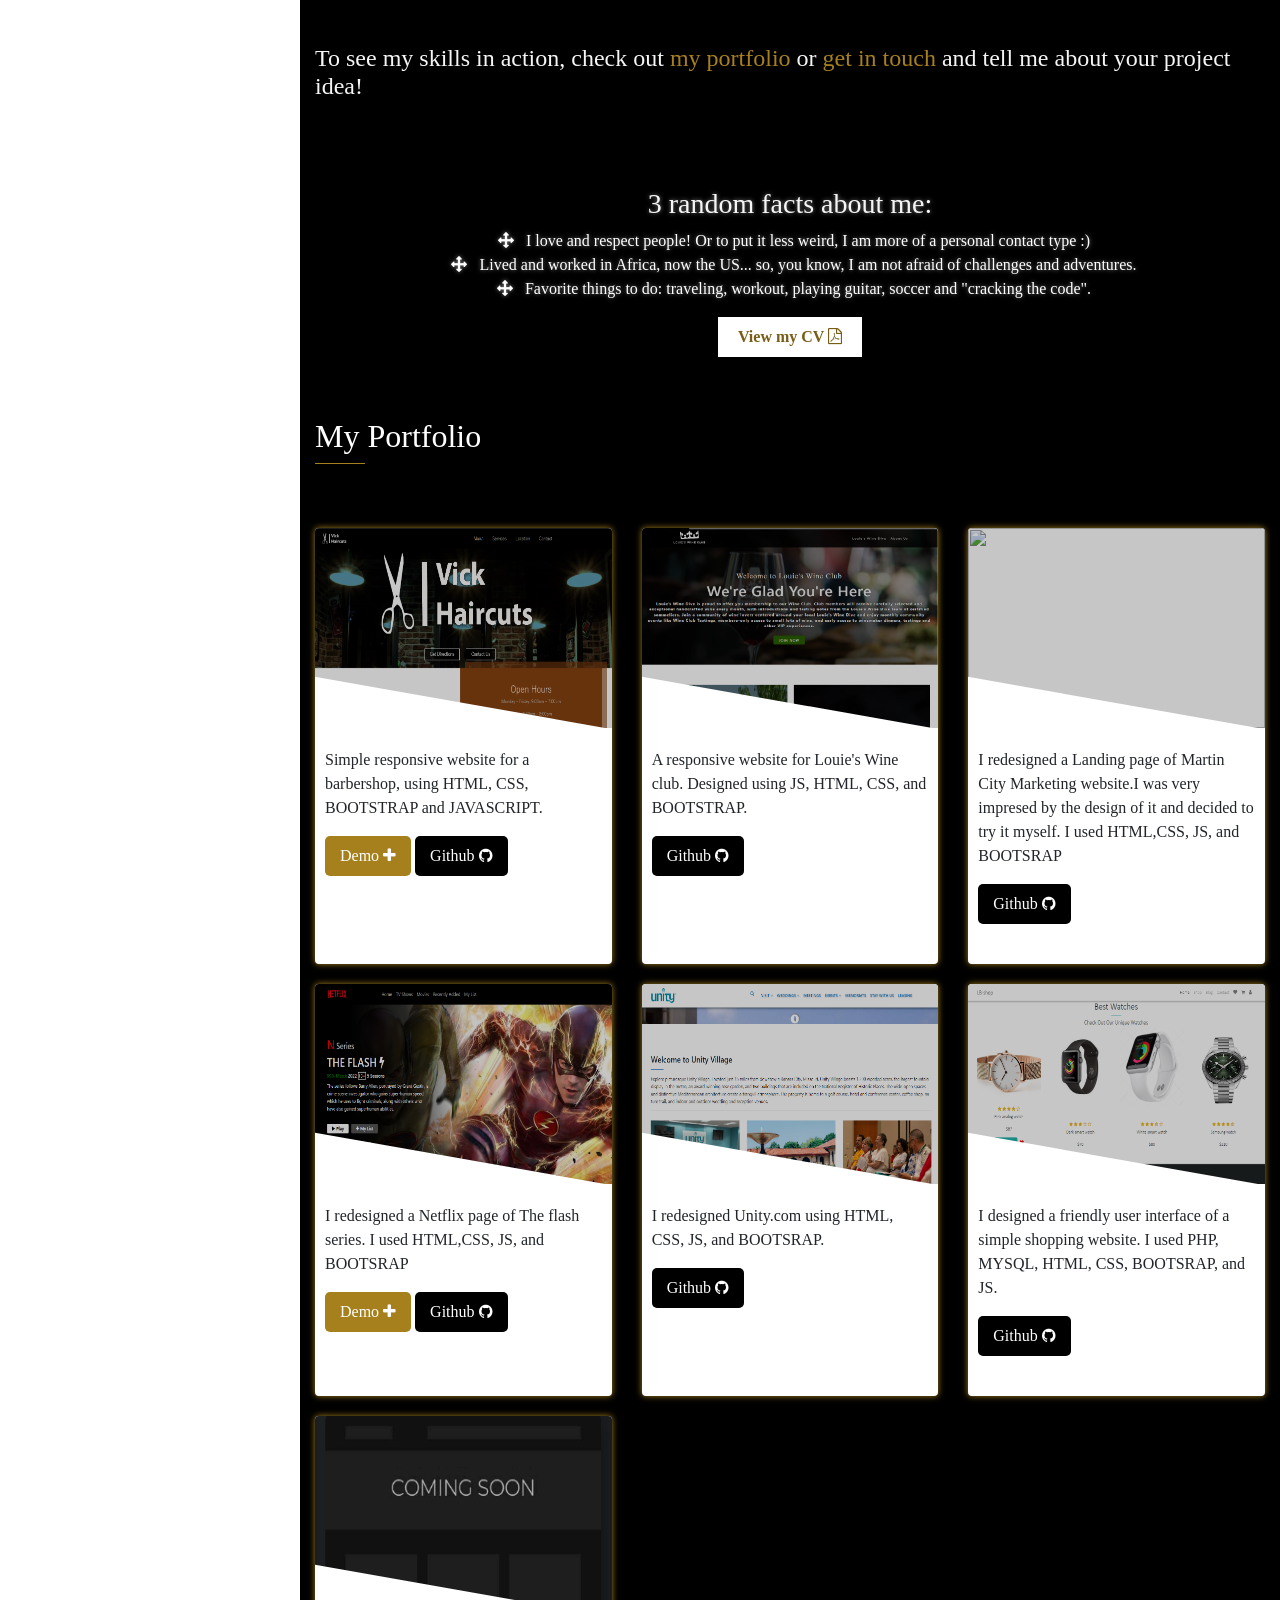
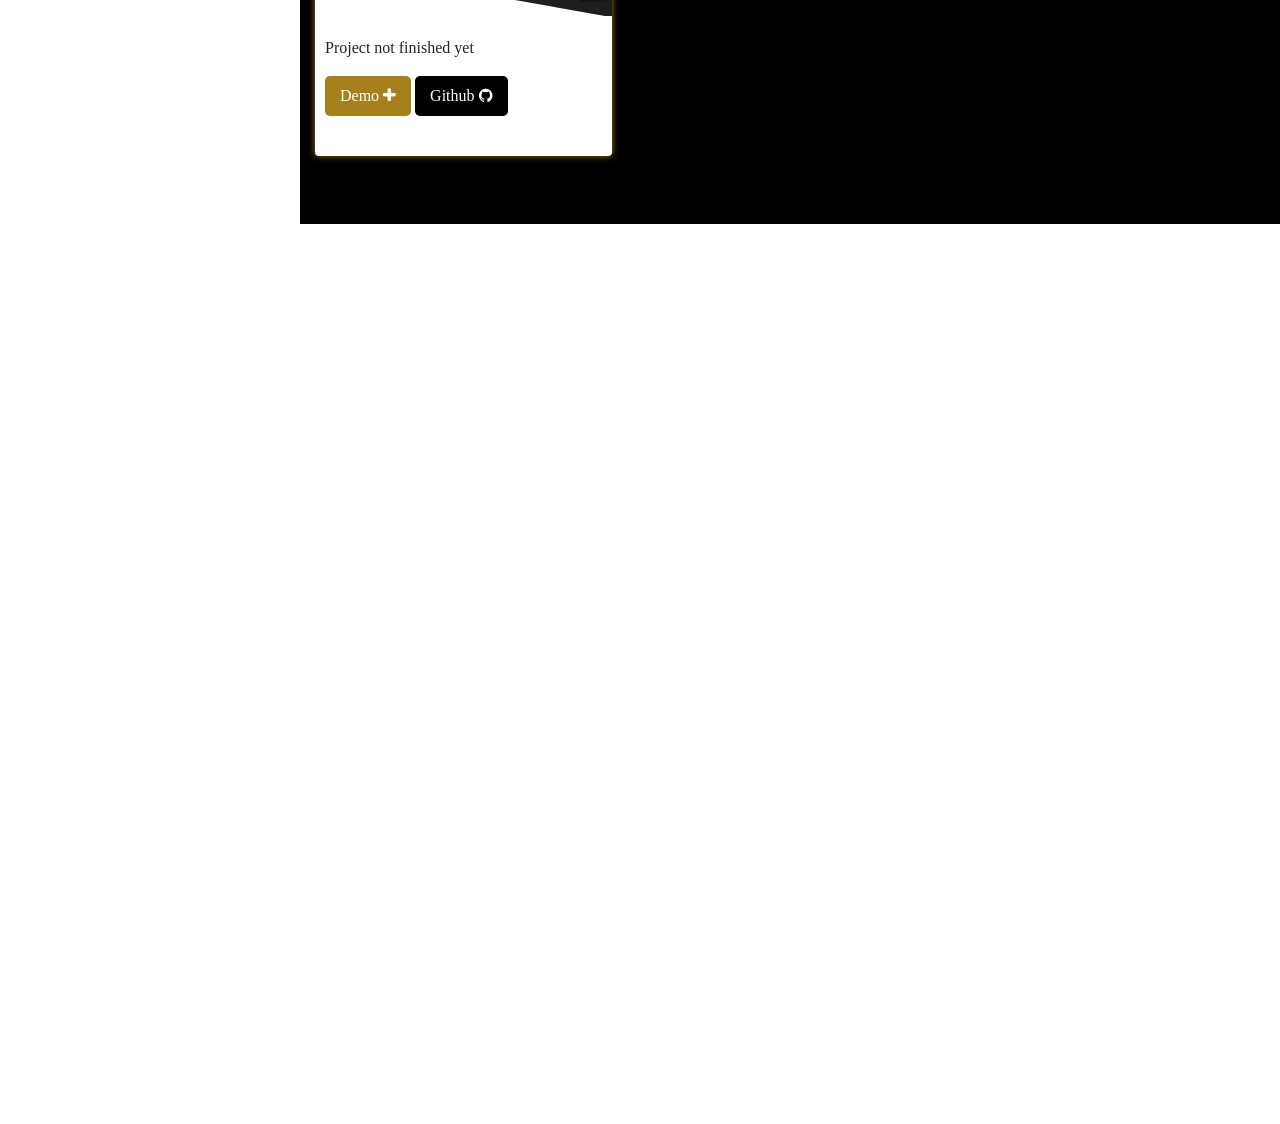
==== commit 459792bf: "Update index.html" ====
--- a/index.html
+++ b/index.html
@@ -290,8 +290,21 @@
                         <div class="project-description">
                             <p>A responsive website for Louie's Wine club. Designed using JS, HTML, CSS, and BOOTSTRAP.
                             </p>
-                            <button id="demo">Demo <i class="fa fa-plus"></i></button> 
                             <a href="https://lukaby-eric.github.io/wineClub/"><button id="github">Github <i class="fa fa-github"></i></button></a>
+                        </div>
+                    </div>
+                </div>
+            </div>
+            <div class="col-lg-4">
+                <div class="card">
+                    <div class="card-top">
+                        <div id="card-img">
+                            <img src="assets/images/mcm.png" id="work-img"  width="100%" alt="">
+                        </div>
+                        <div class="project-description">
+                            <p>I redesigned a Landing page of Martin City Marketing website.I was very impresed by the design of it and decided to try it myself. I used HTML,CSS, JS, and BOOTSRAP
+                            </p>
+                            <a href="https://lukaby-eric.github.io/mcm/"><button id="github">Github <i class="fa fa-github"></i></button></a>
                         </div>
                     </div>
                 </div>
@@ -320,7 +333,6 @@
                         <div class="project-description">
                             <p>I redesigned Unity.com using HTML, CSS, JS, and BOOTSRAP.
                             </p>
-                            <button id="demo">Demo <i class="fa fa-plus"></i></button> 
                             <a href="https://lukaby-eric.github.io/unity/"><button id="github">Github <i class="fa fa-github"></i></button></a>
                         </div>
                     </div>
@@ -335,7 +347,6 @@
                         <div class="project-description">
                             <p>I designed a friendly user interface of a simple shopping website. I used PHP, MYSQL, HTML, CSS, BOOTSRAP, and JS.
                             </p>
-                            <button id="demo">Demo <i class="fa fa-plus"></i></button> 
                             <a href="https://lukaby-eric.github.io/lbshop/"><button id="github">Github <i class="fa fa-github"></i></button></a>
                         </div>
                     </div>
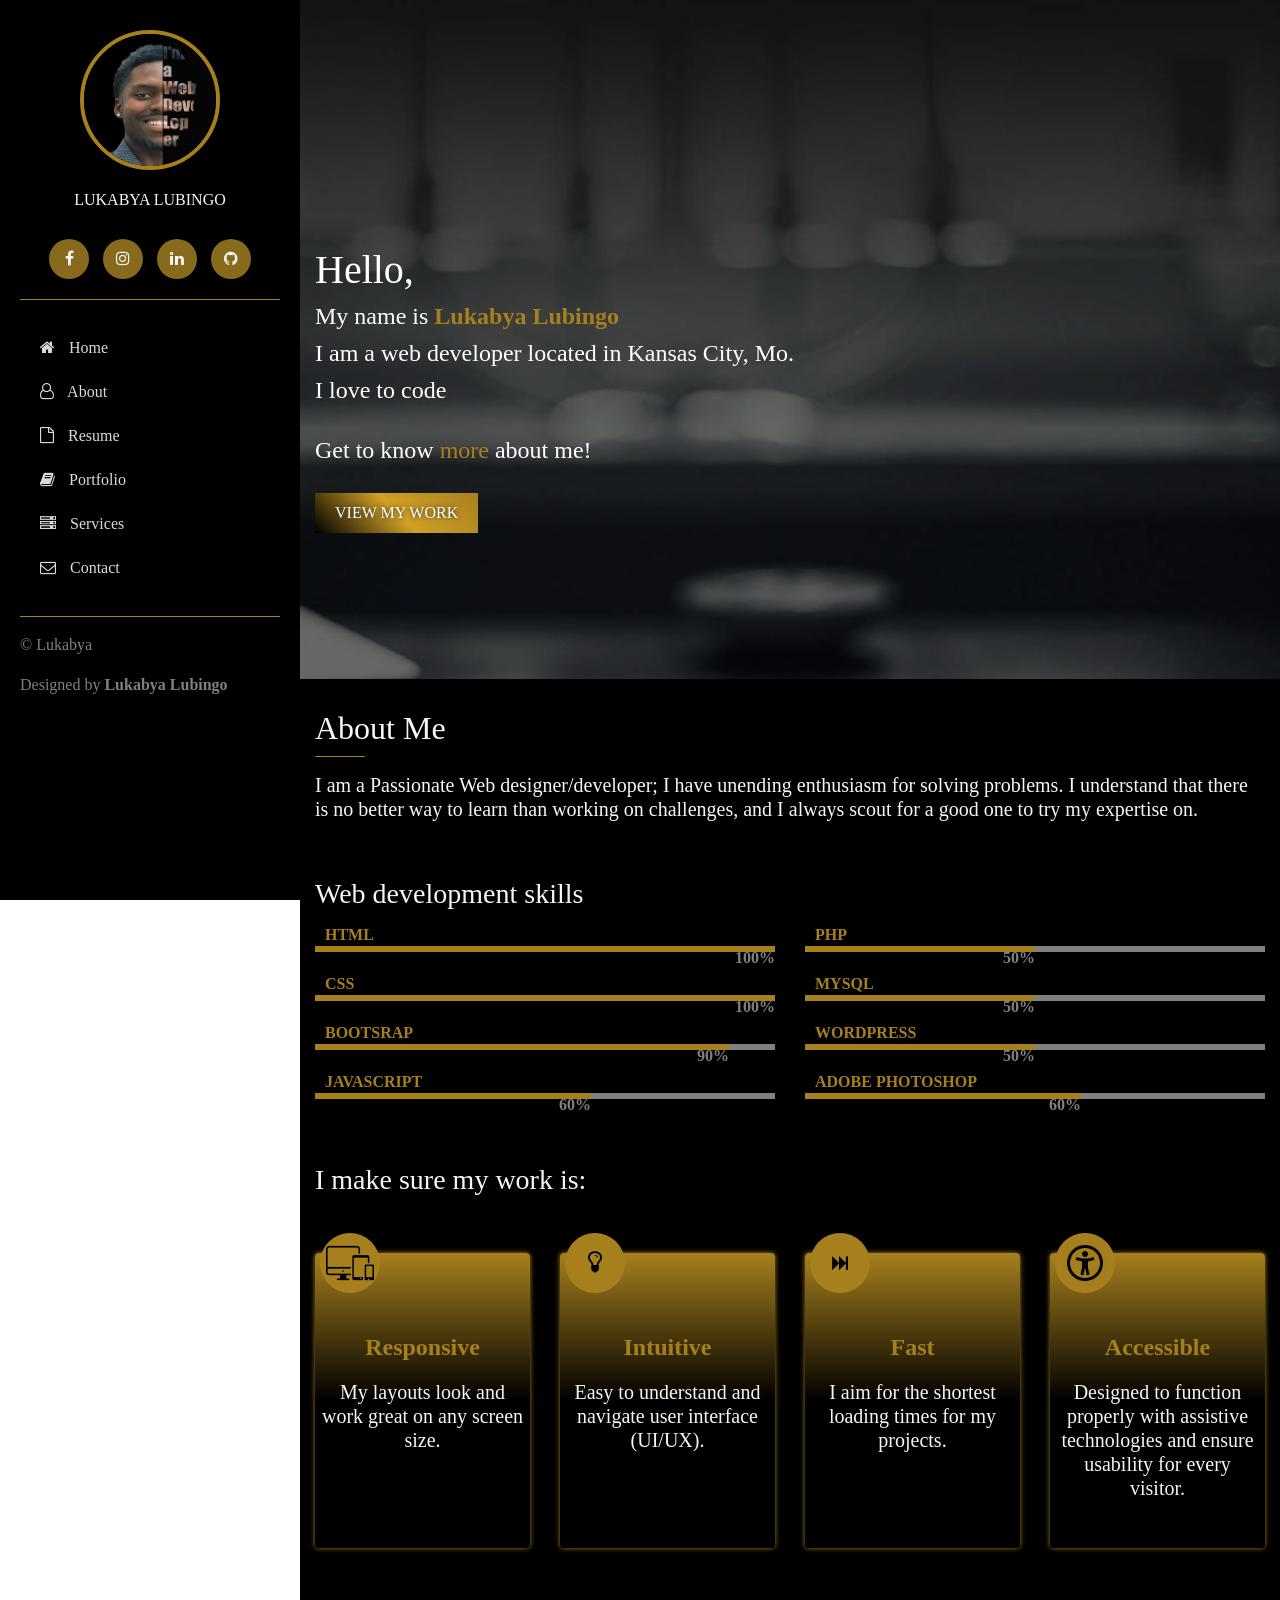
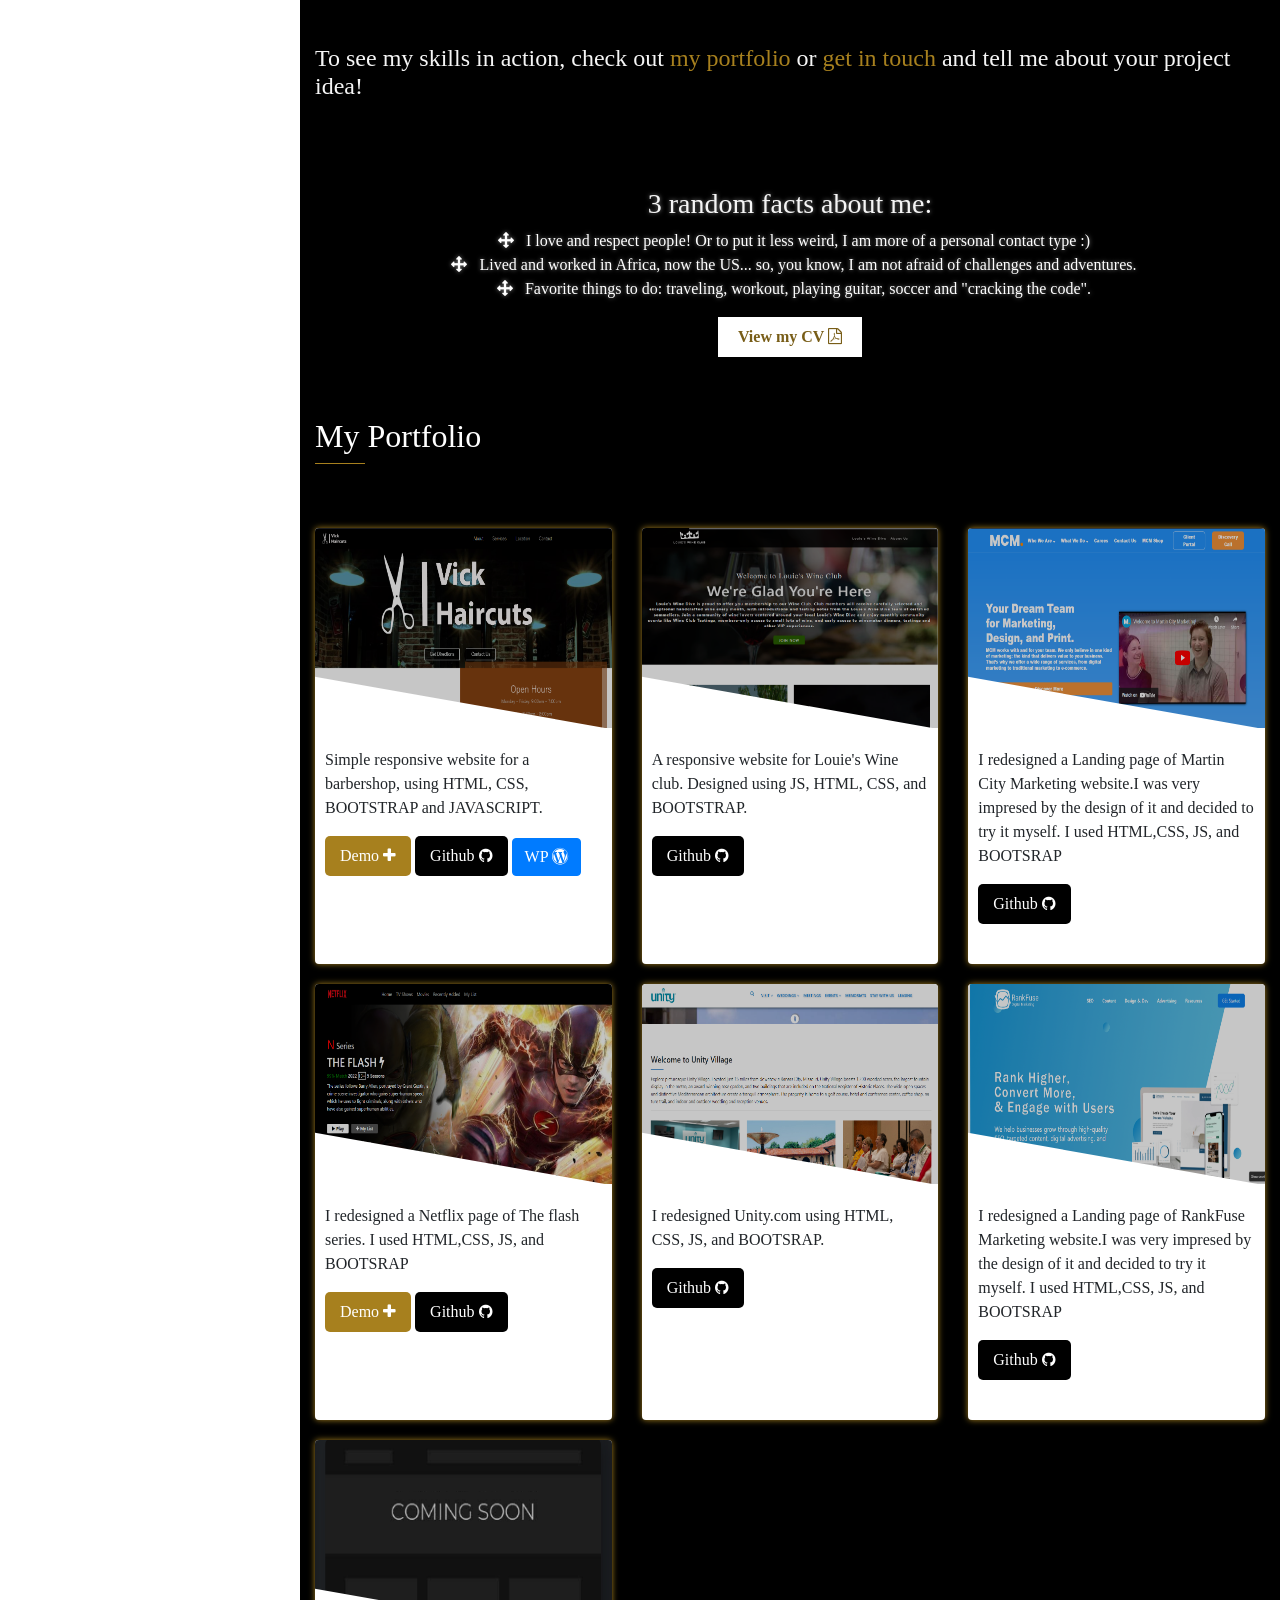
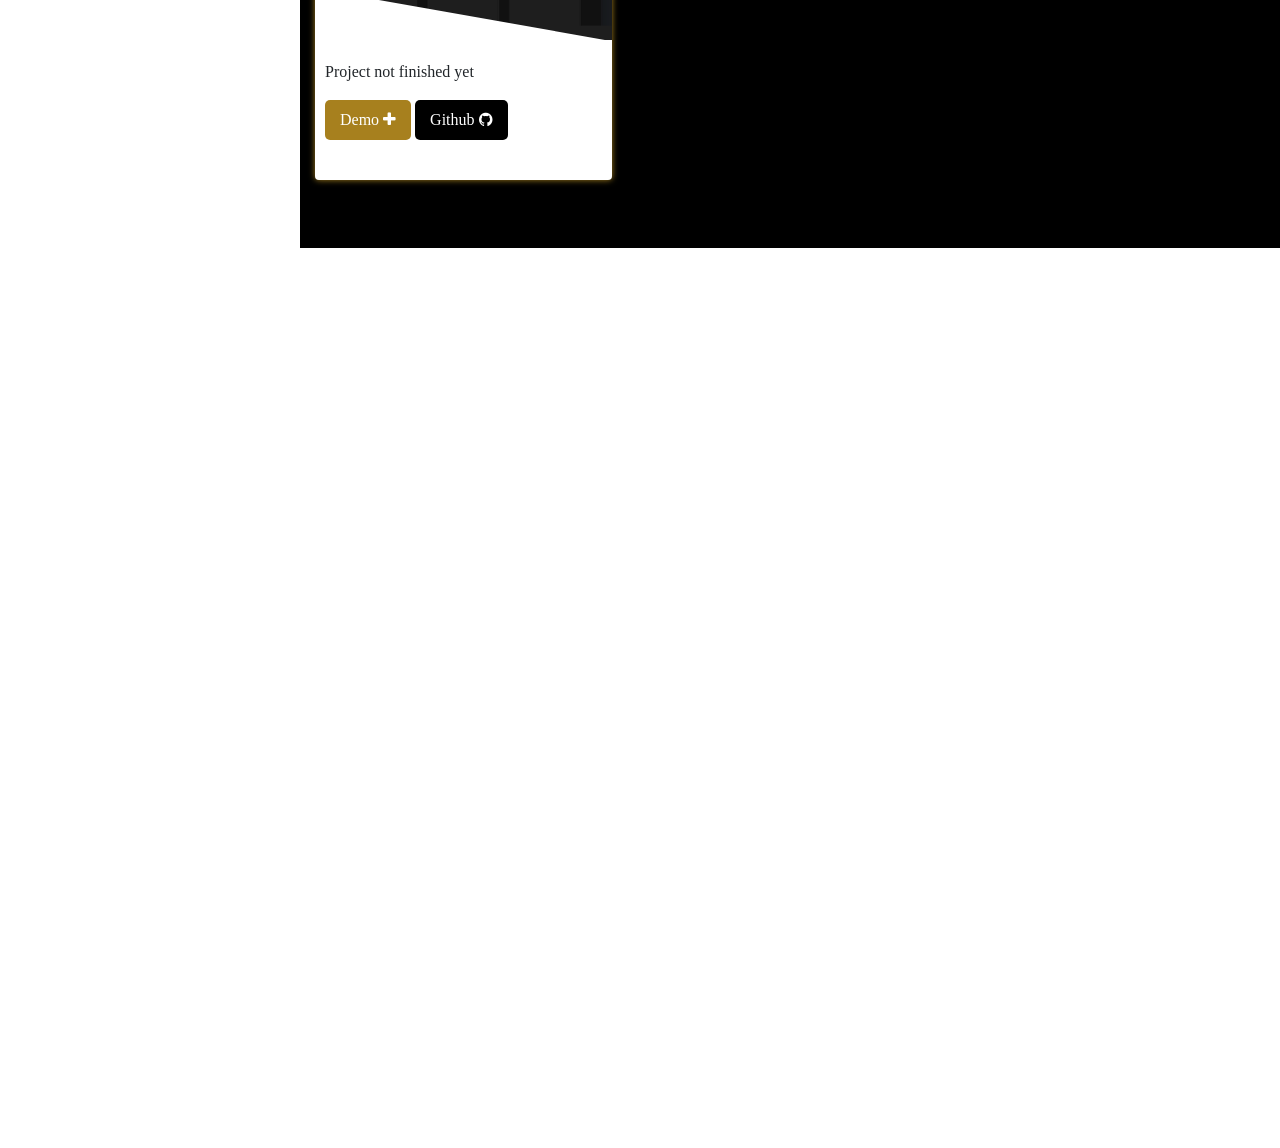
==== commit 78c963fa: "Update index.html" ====
--- a/index.html
+++ b/index.html
@@ -9,6 +9,7 @@
     <link rel="stylesheet" href="https://cdn.jsdelivr.net/npm/bootstrap@4.0.0/dist/css/bootstrap.min.css" integrity="sha384-Gn5384xqQ1aoWXA+058RXPxPg6fy4IWvTNh0E263XmFcJlSAwiGgFAW/dAiS6JXm" crossorigin="anonymous">
     <link rel="stylesheet" href="assets/css/style.css">
     <link rel="stylesheet" href="assets/css/responsive.css">
+    <link rel="icon" type="image/x-icon" href="assets/images/face.png">
     <title>My Portfolio</title>
 </head>
 <body>
@@ -277,6 +278,7 @@
                             </p>
                             <a href="assets/projects/victor/index.html"><button id="demo">Demo <i class="fa fa-plus"></i></button></a>
                             <a href="https://lukaby-eric.github.io/vick/"><button id="github">Github <i class="fa fa-github"></i></button></a>
+                            <a href="https://vicklines.shop/"><button class="btn btn-primary">WP <i class="fa fa-wordpress"></i></button></a>
                         </div>
                     </div>
                 </div>
@@ -342,12 +344,12 @@
                 <div class="card">
                     <div class="card-top">
                         <div id="card-img">
-                            <img src="assets/images/shop.png" id="work-img"  width="100%" alt="">
-                        </div>
-                        <div class="project-description">
-                            <p>I designed a friendly user interface of a simple shopping website. I used PHP, MYSQL, HTML, CSS, BOOTSRAP, and JS.
-                            </p>
-                            <a href="https://lukaby-eric.github.io/lbshop/"><button id="github">Github <i class="fa fa-github"></i></button></a>
+                            <img src="assets/images/rankfuse.png" id="work-img"  width="100%" alt="">
+                        </div>
+                        <div class="project-description">
+                            <p>I redesigned a Landing page of RankFuse Marketing website.I was very impresed by the design of it and decided to try it myself. I used HTML,CSS, JS, and BOOTSRAP
+                            </p>
+                            <a href="https://lukaby-eric.github.io/rank-fuse/"><button id="github">Github <i class="fa fa-github"></i></button></a>
                         </div>
                     </div>
                 </div>
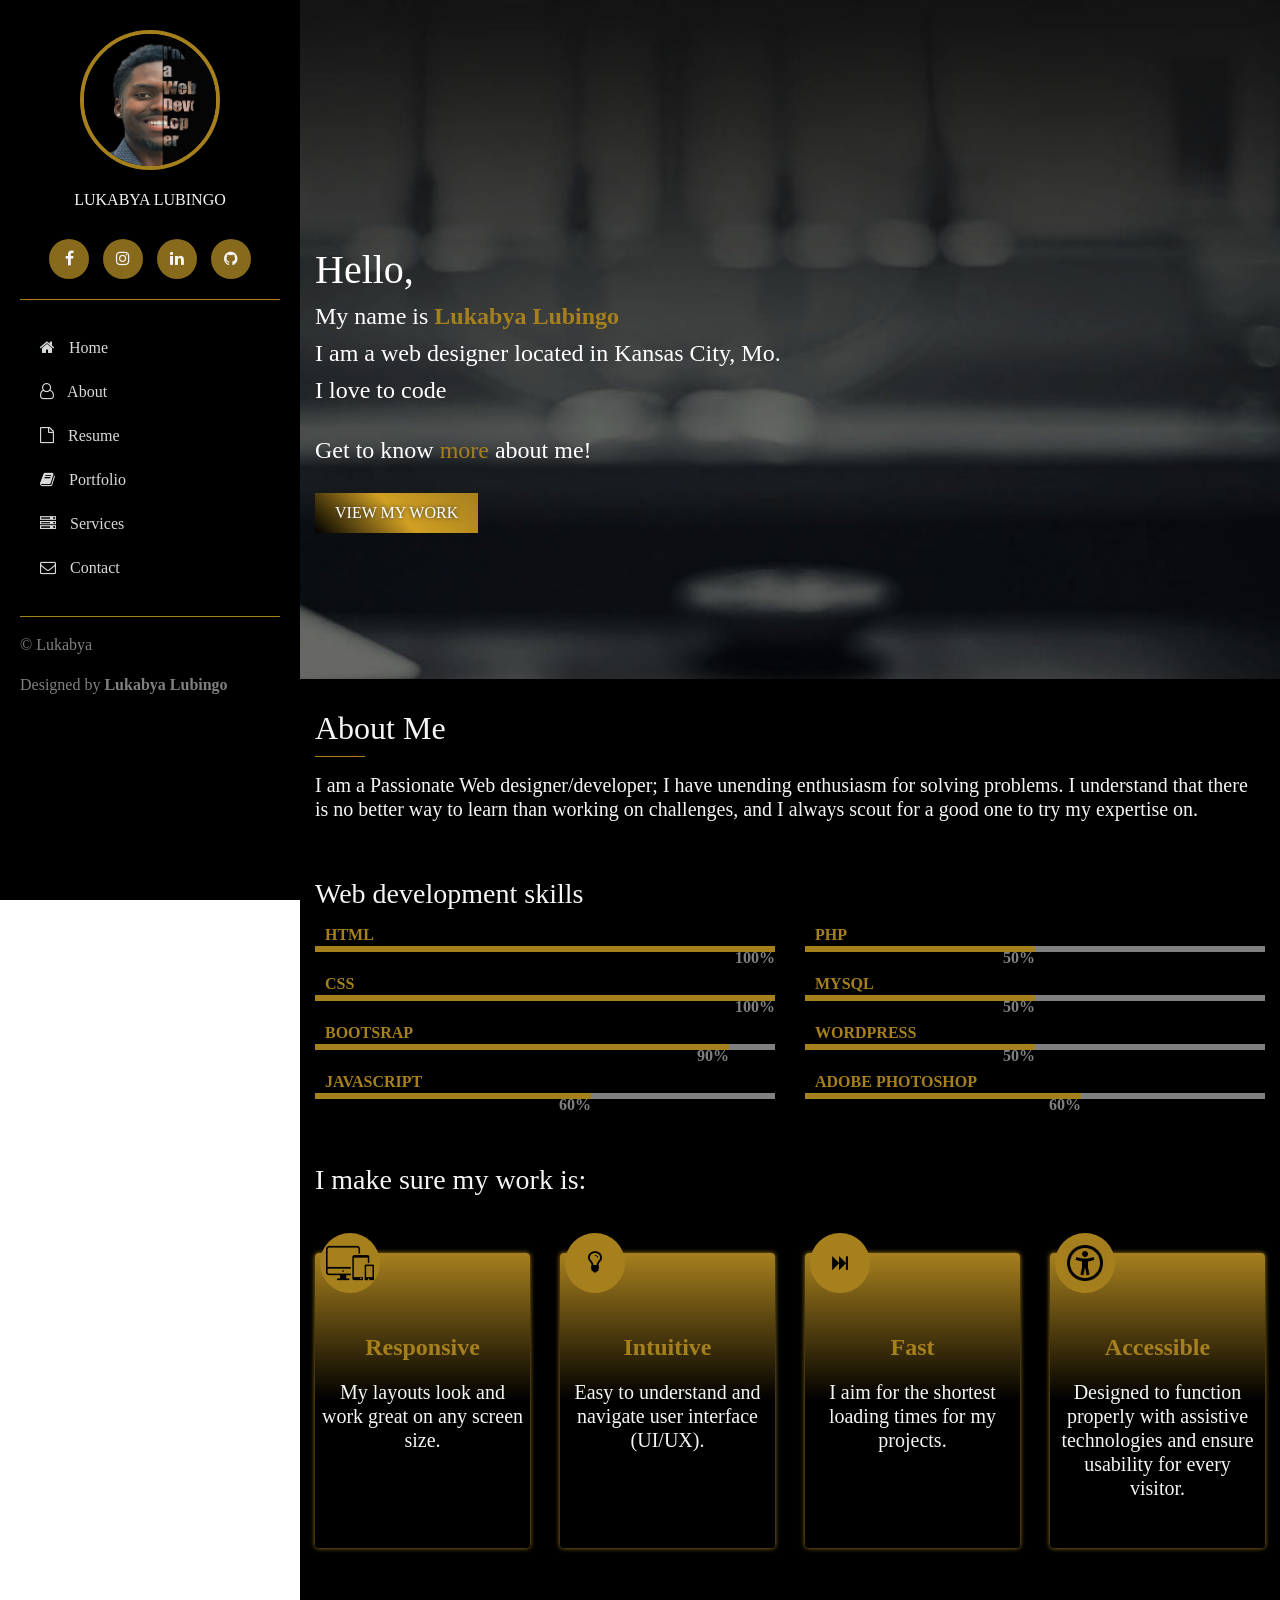
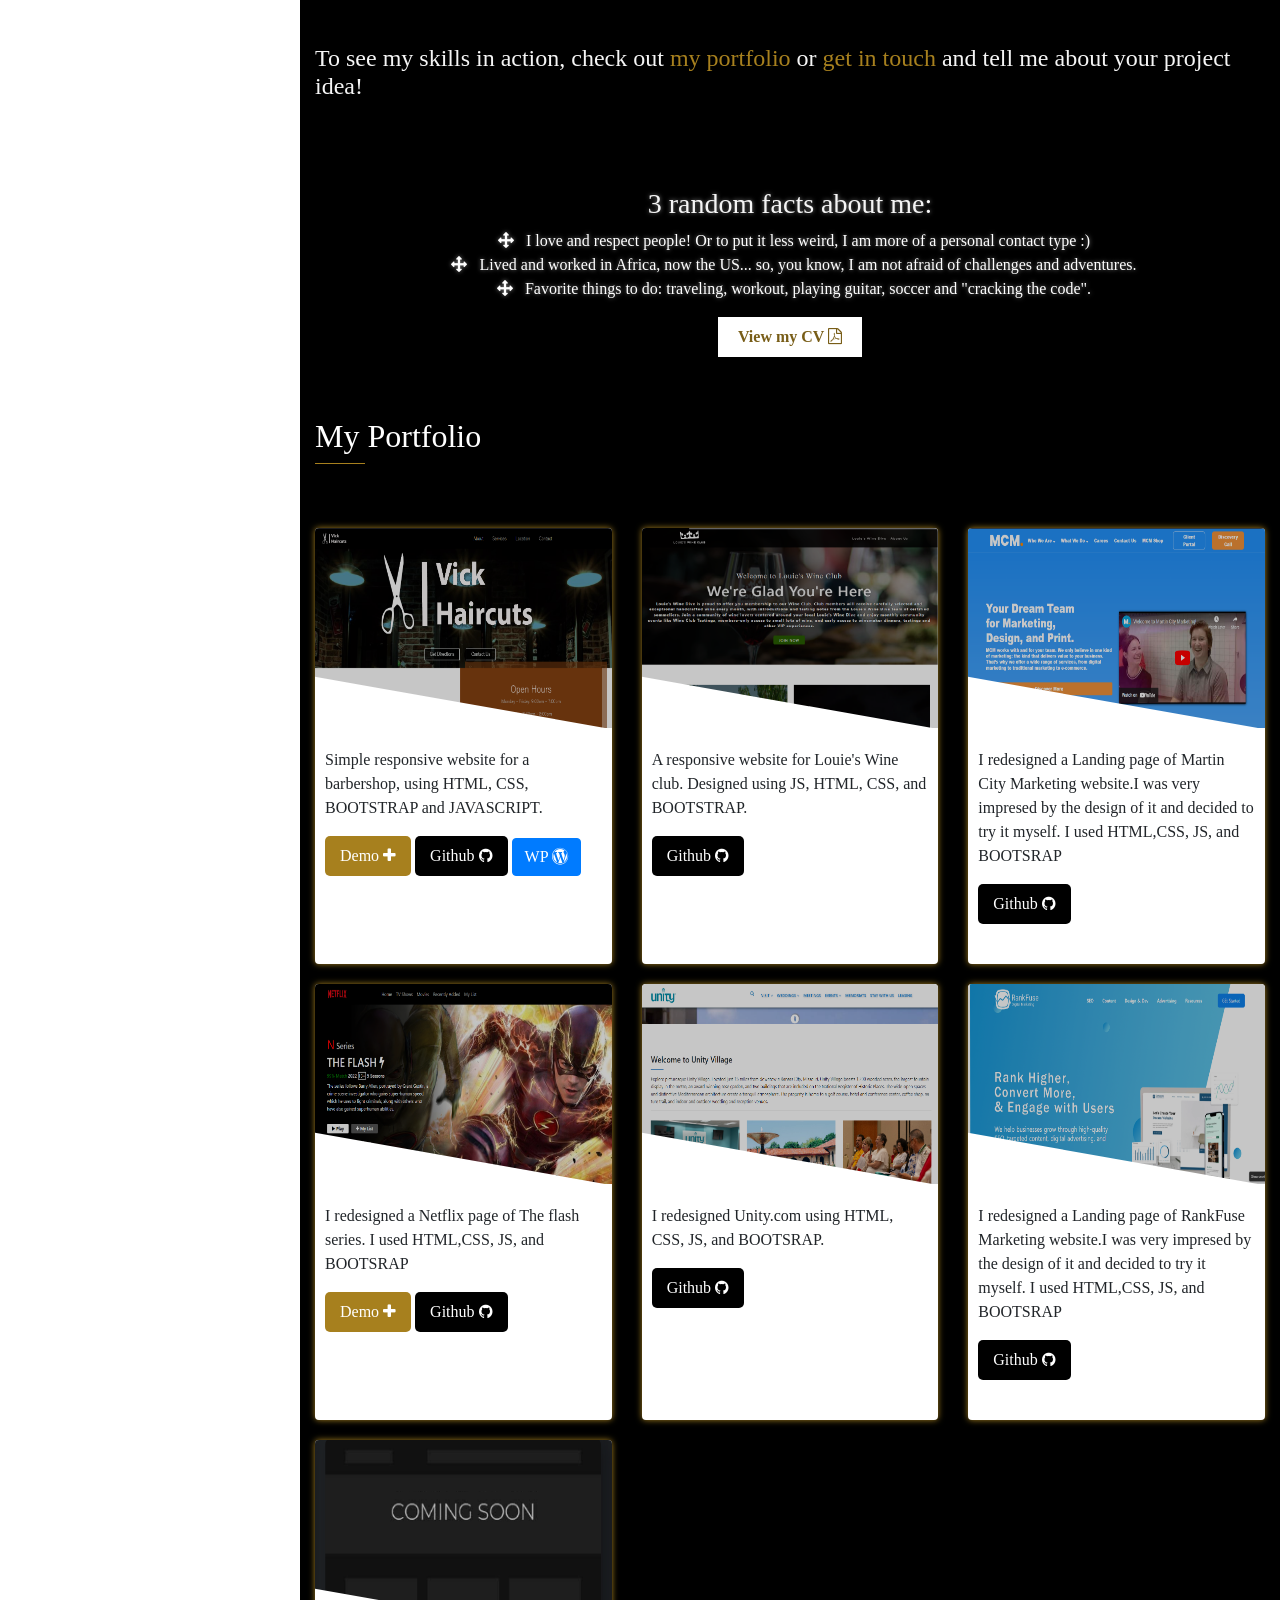
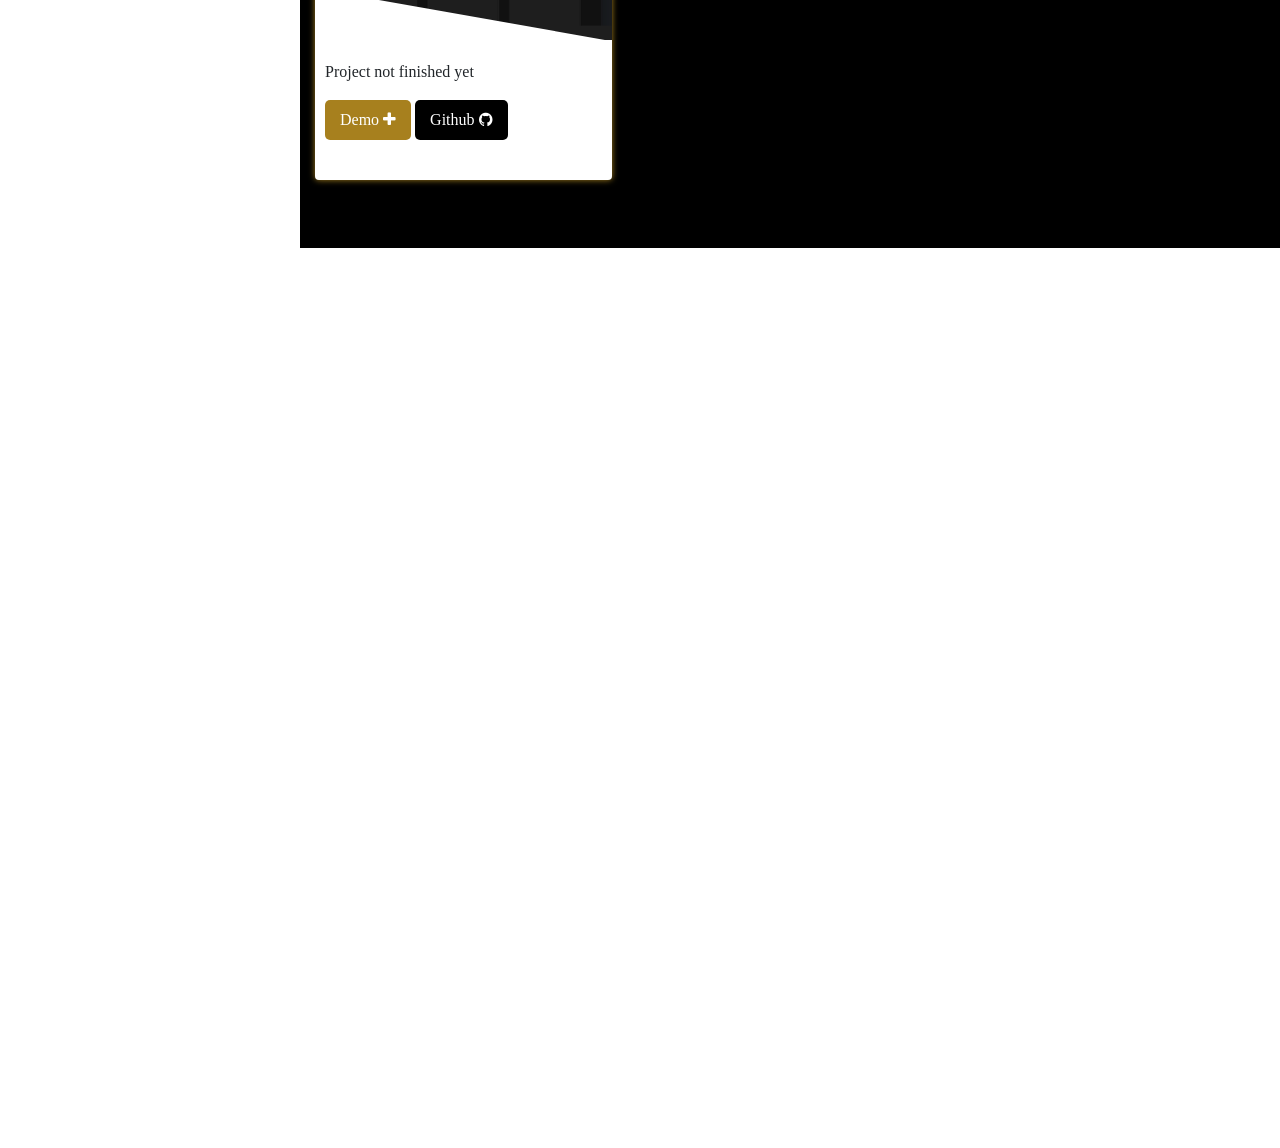
==== commit 42288d45: "Update index.html" ====
--- a/index.html
+++ b/index.html
@@ -60,7 +60,7 @@
                         <h1>Hello,</h1>
                         <div>
                             <h4>My name is <span>Lukabya Lubingo</span></h4>
-                            <h4>I am a web developer located in Kansas City, Mo.</h4>
+                            <h4>I am a web designer located in Kansas City, Mo.</h4>
                             <h4>I love to code</h4><br>
                             <h4>Get to know <a href="#about">more</a> about me!</h4>
                             <a href="#portfolio"><button>VIEW MY WORK</button></a>
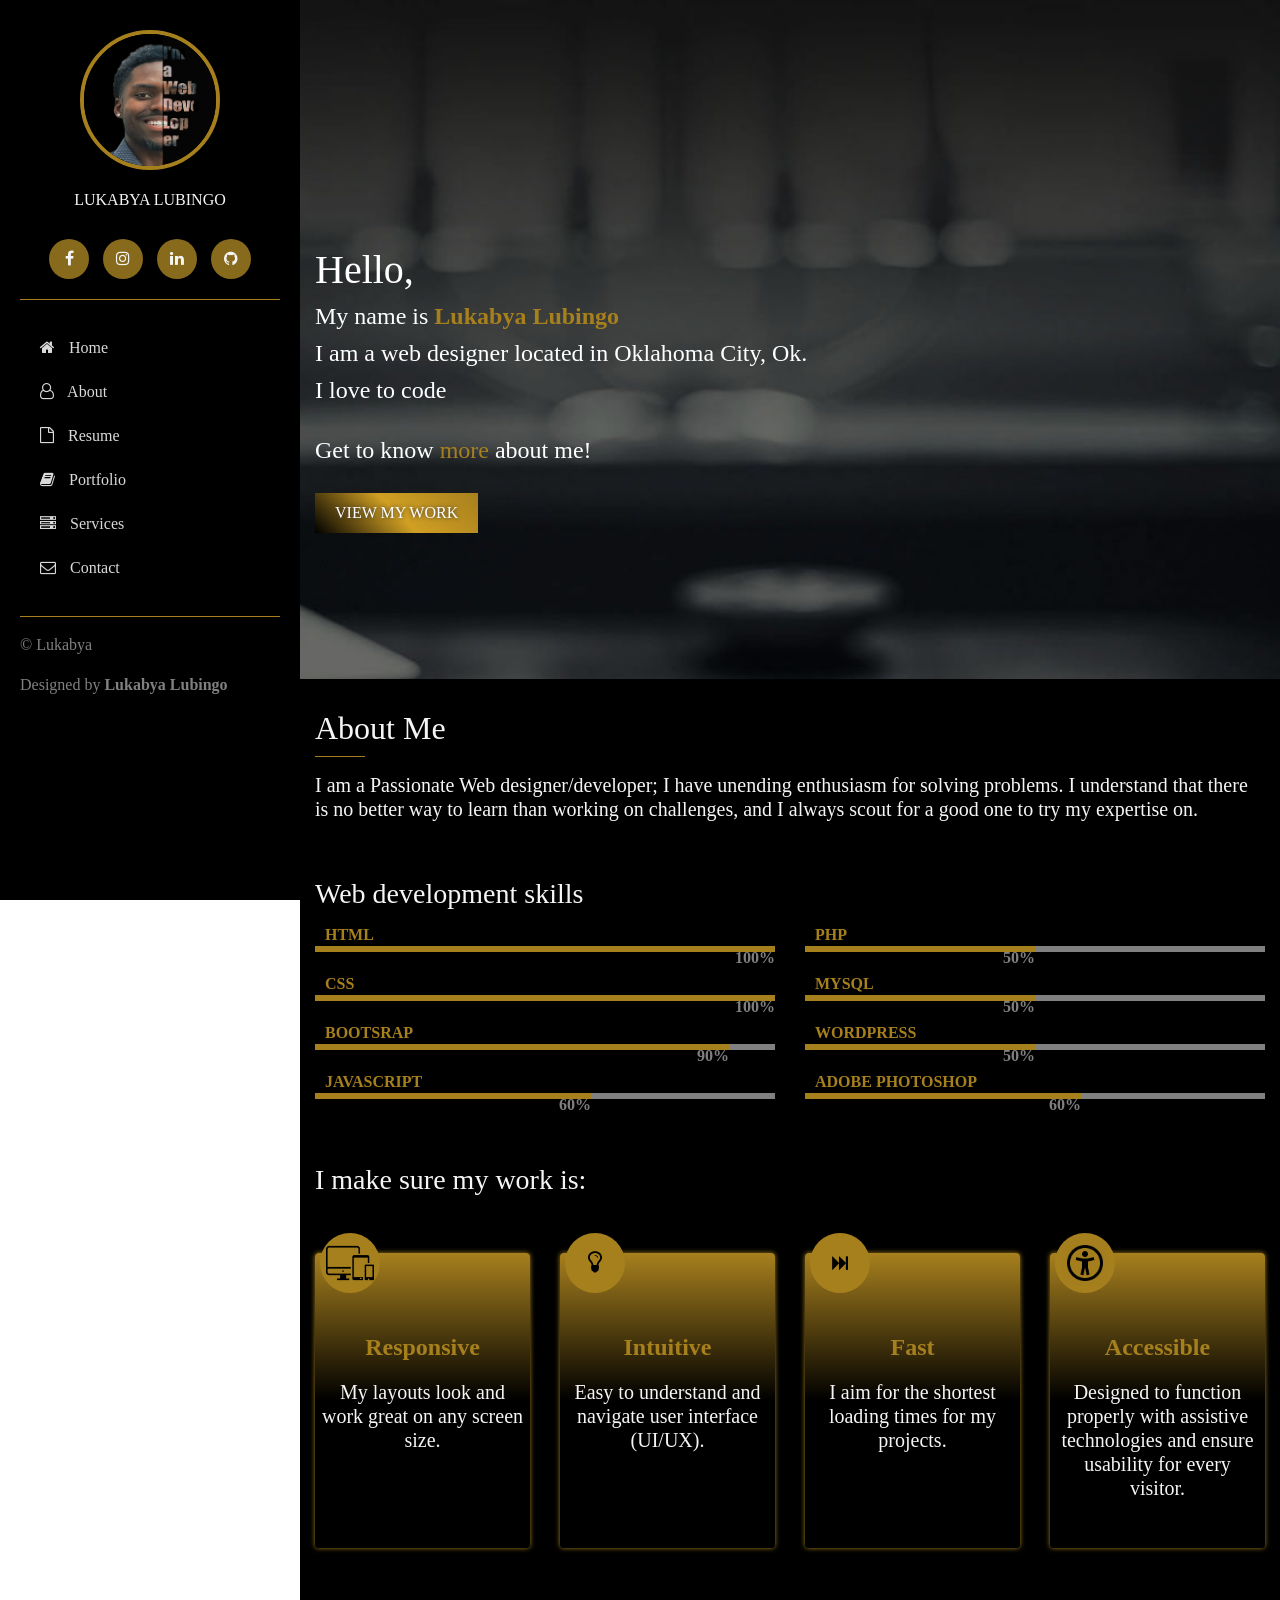
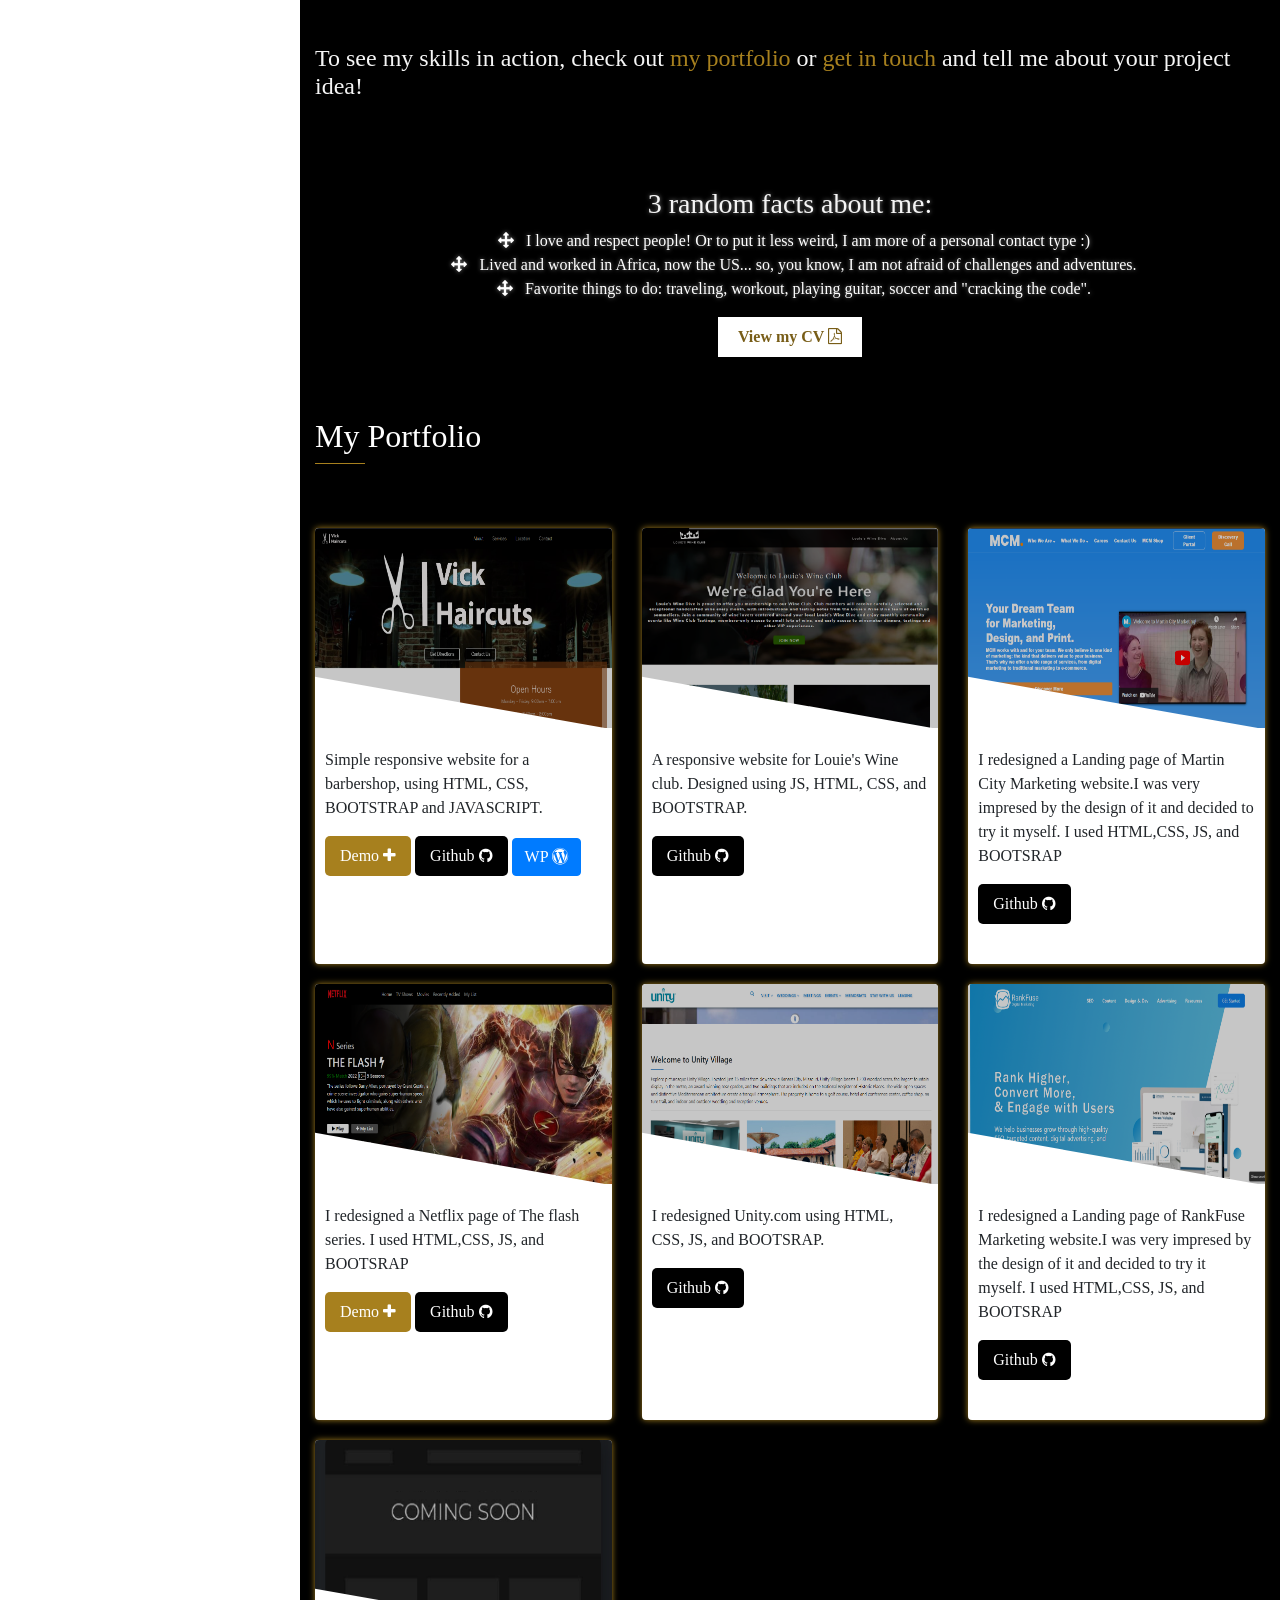
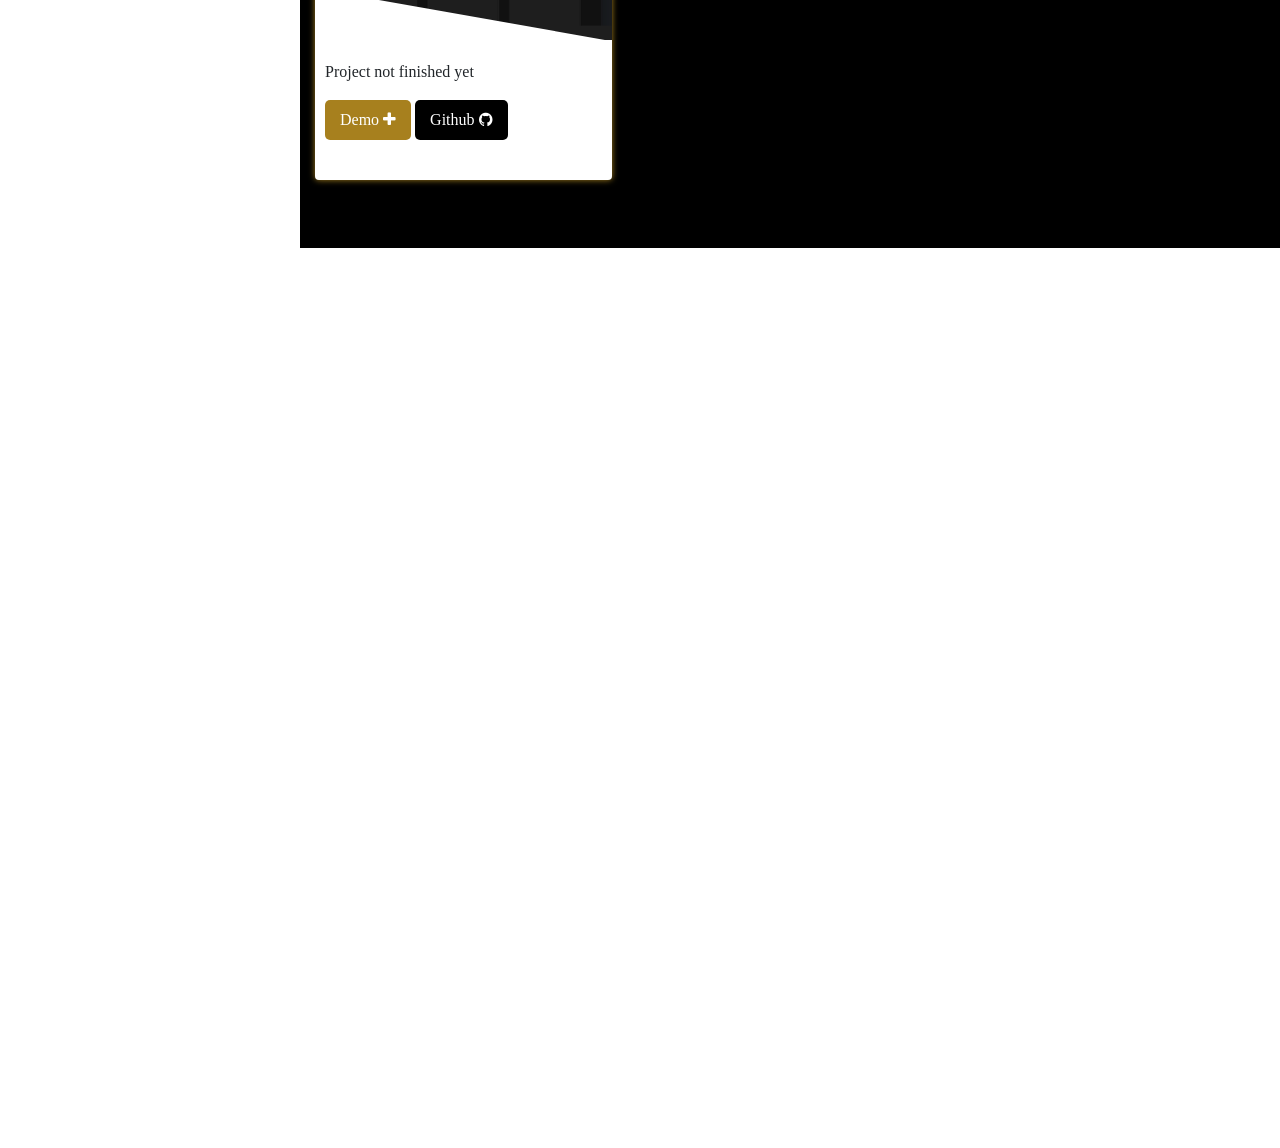
==== commit a205e0df: "Update index.html" ====
--- a/index.html
+++ b/index.html
@@ -60,7 +60,7 @@
                         <h1>Hello,</h1>
                         <div>
                             <h4>My name is <span>Lukabya Lubingo</span></h4>
-                            <h4>I am a web designer located in Kansas City, Mo.</h4>
+                            <h4>I am a web designer located in Oklahoma City, Ok.</h4>
                             <h4>I love to code</h4><br>
                             <h4>Get to know <a href="#about">more</a> about me!</h4>
                             <a href="#portfolio"><button>VIEW MY WORK</button></a>
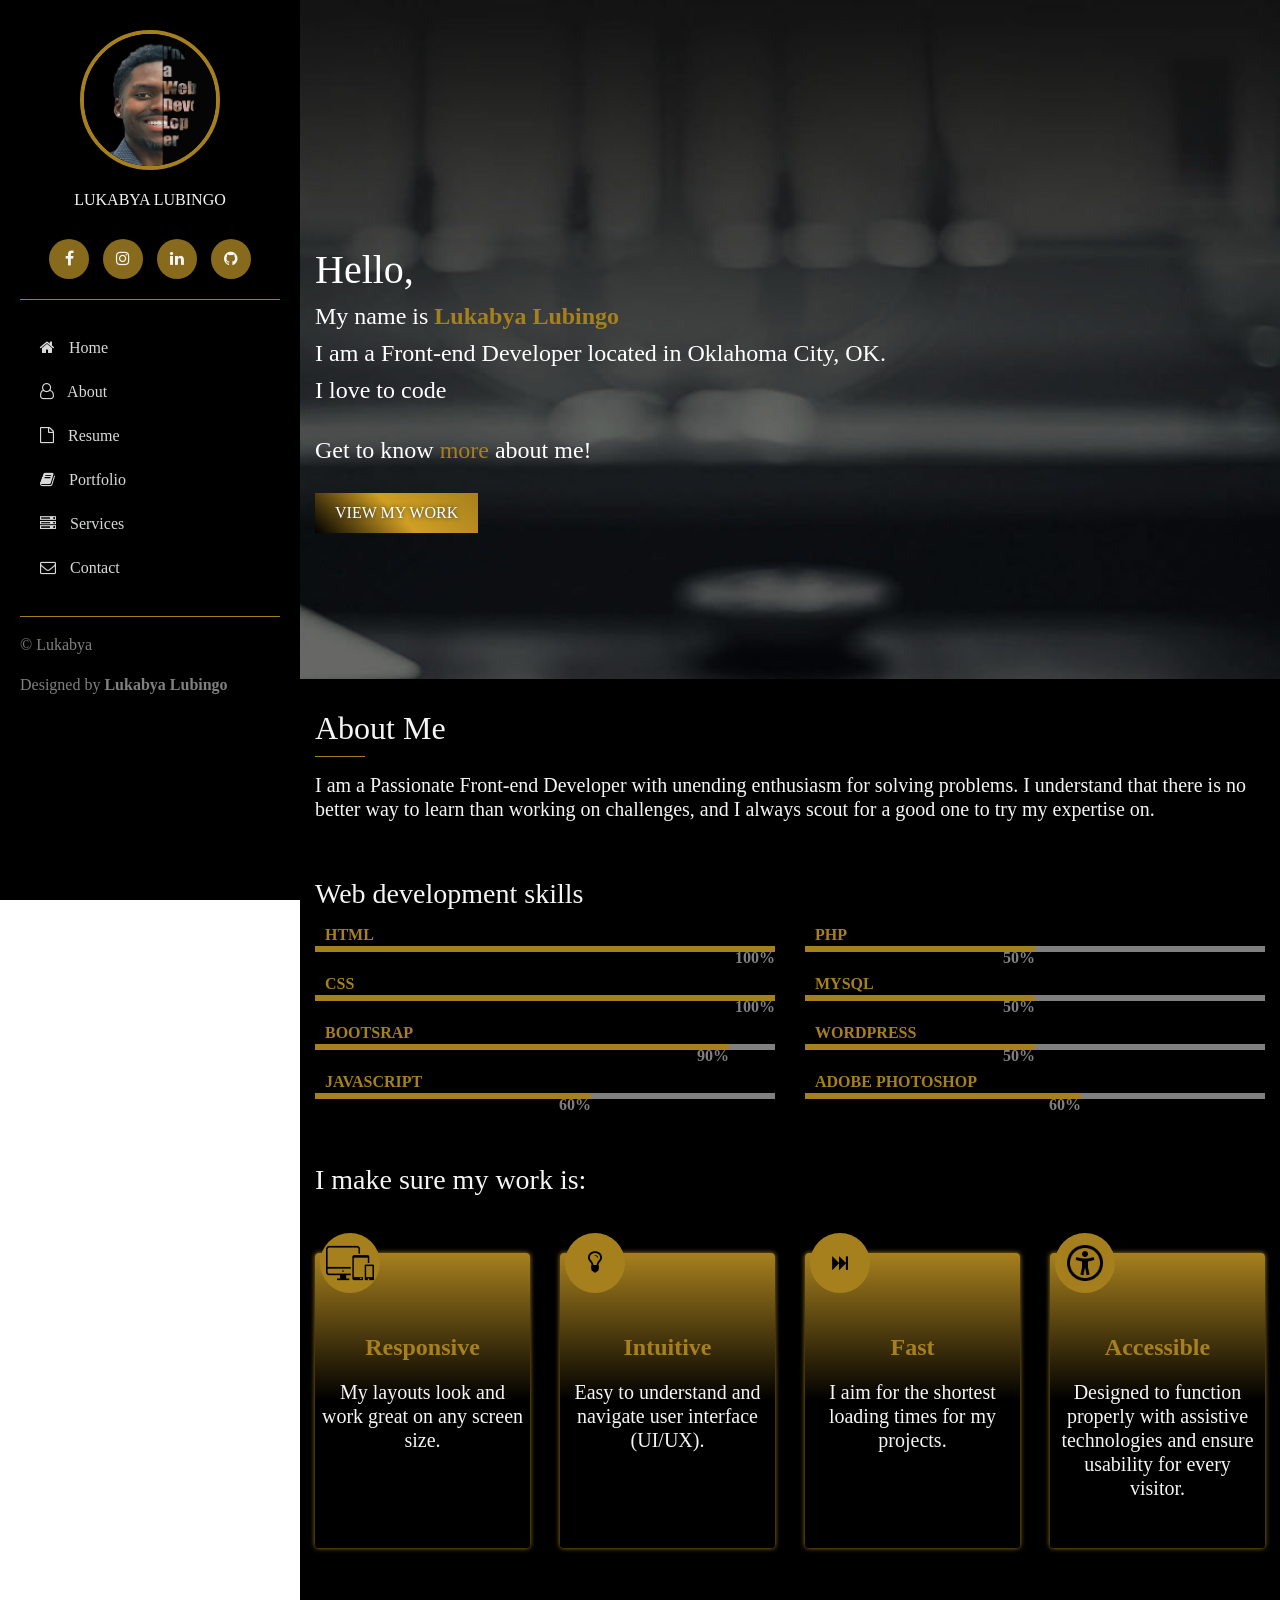
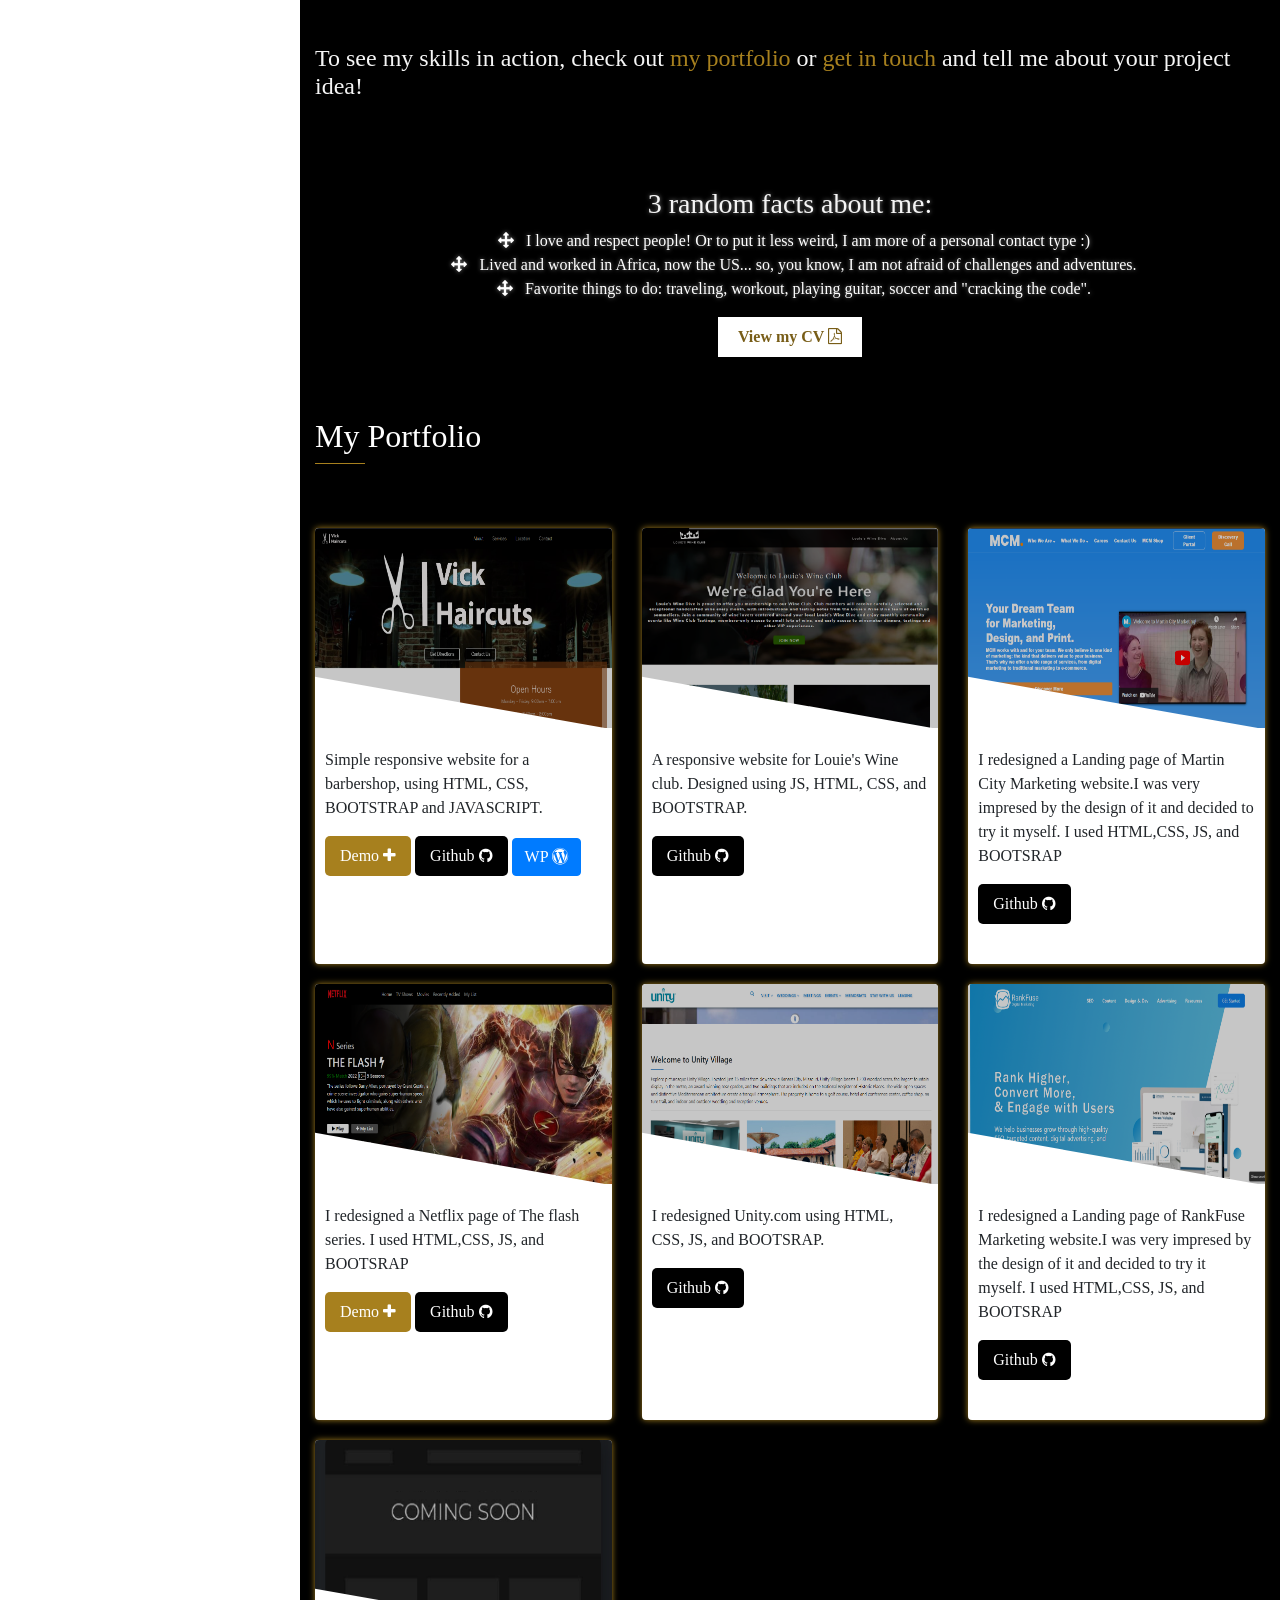
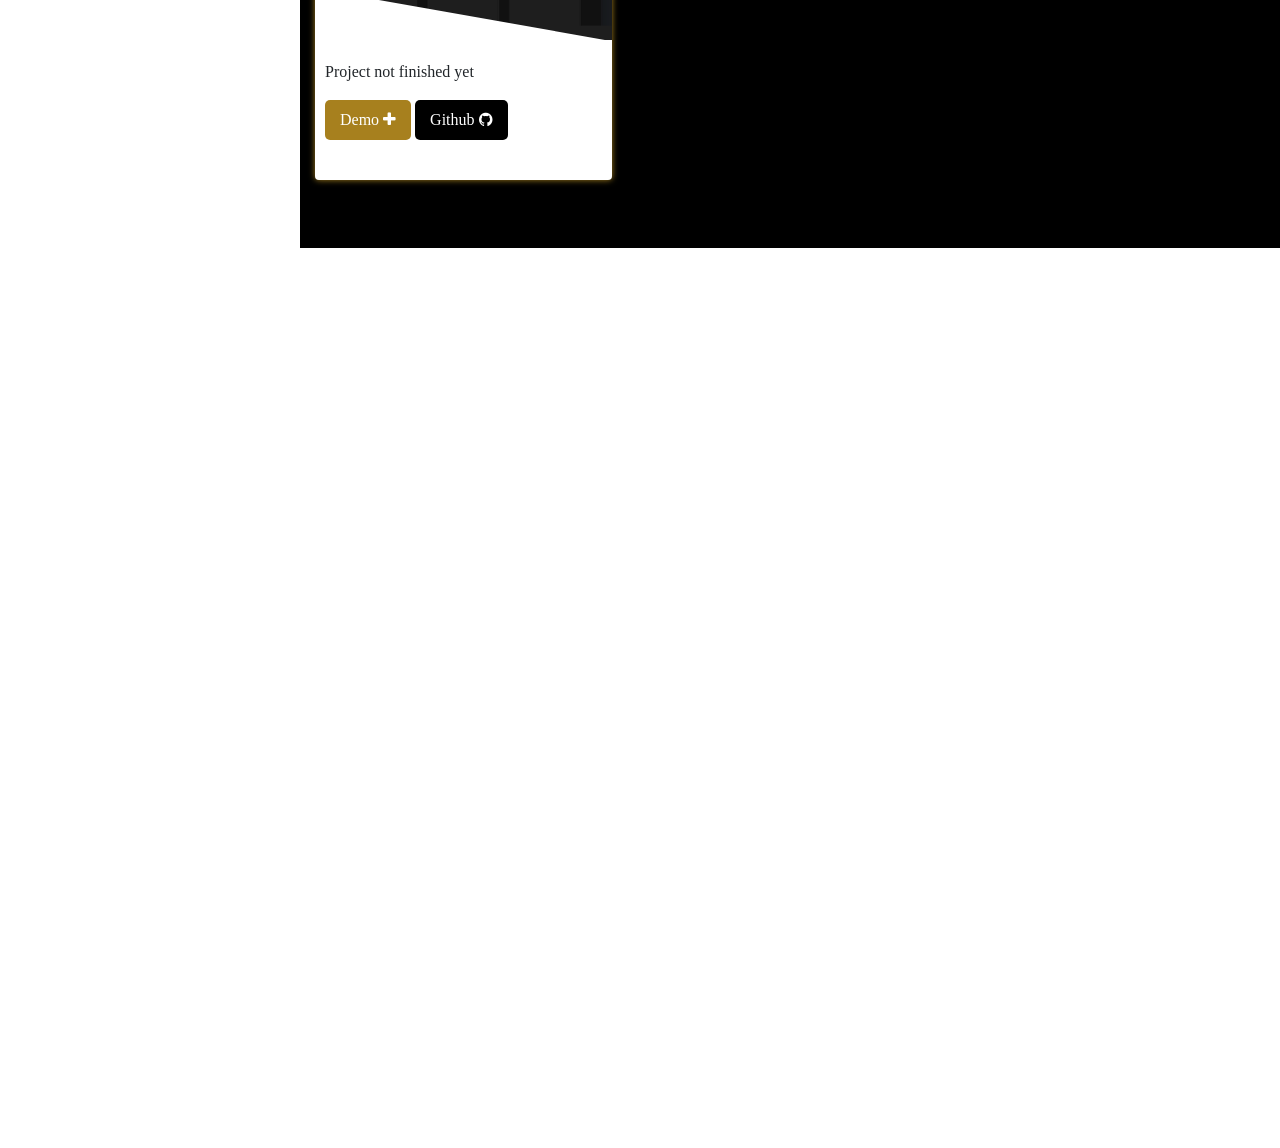
==== commit 494b64a4: "Update index.html" ====
--- a/index.html
+++ b/index.html
@@ -60,7 +60,7 @@
                         <h1>Hello,</h1>
                         <div>
                             <h4>My name is <span>Lukabya Lubingo</span></h4>
-                            <h4>I am a web designer located in Oklahoma City, Ok.</h4>
+                            <h4>I am a Front-end Developer located in Oklahoma City, OK.</h4>
                             <h4>I love to code</h4><br>
                             <h4>Get to know <a href="#about">more</a> about me!</h4>
                             <a href="#portfolio"><button>VIEW MY WORK</button></a>
@@ -77,7 +77,7 @@
         <section id="about">
             <div class="container">
                 <h2>About Me</h2><p id="title"></p>
-                <h5>I am a Passionate Web designer/developer; I have unending enthusiasm for solving problems. 
+                <h5>I am a Passionate Front-end Developer with unending enthusiasm for solving problems. 
                     I understand that there is no better way to learn than working on challenges, and 
                     I always scout for a good one to try my expertise on.</h5>
                     <h3 class="pt-5">Web development skills</h3>
@@ -208,18 +208,17 @@
                             <div id="resume-content">
                                 <h4>ALIGHT CODING SCHOOL, Kigali, Rwa</h4>
                                 <p id="year">From: Feb 2018 to Nov 2019</p>
-                                <p id="descr">I studies the foundamental of programing,
-                                    and learned the basics of Web design and database management.<br>
-                                    During my time at this school, I used WORDPRESS, HTML, CSS, BOOTSTRAP, PHP and, JAVASCRIPT to 
-                                    developed different websites for refugees who had businesses in Gihembe refugee camp, 
-                                    Rwanda. which made it easier for them to advertise 
-                                    their products on the internet.</p>
+                                <p id="descr">I studied the fundamentals of programming and learned the basics of Web design and database management.
+
+During my                 time at this school, I used WordPress, HTML, CSS, BOOTSTRAP, PHP, and, JAVASCRIPT to develop different
+                                    websites for refugees who had businesses in Gihembe refugee camp, Rwanda. which made it
+                                    easier for them to advertise their products on the Internet.</p>
                             </div>
                             <div id="resume-content">
                                 <h4>GS. BYUMBA INYANGE, KIGALI, Rwa</h4>
                                 <p id="year">From: Feb 2014 to Nov 2017</p>
-                                <p id="descr">I graduated Highschool with a GPA of 3.2 in Math, 
-                                    Computer science, Entrepreneurship and Economics..</p>
+                                <p id="descr">I graduated high school with a GPA of 3.2 in Math, 
+                                    Computer science, Entrepreneurship, and Economics..</p>
                             </div>
                         </div>
                         
@@ -234,8 +233,8 @@
                                 <p id="place">Kansas City, Missouri, United States</p>
                                 <p>Write, analyze, debug, and deliver clean, validated, and maintainable codes.<br>
                                     Plann website development, converting mockups
-                                    into usable web presence. <br>
-                                    Code websites using WORDPRESS, HTML, CSS, JavaScript, BOOTSTRAP, and PHP with MYSQL database.
+                                    into a usable web presence. <br>
+                                    Code websites using WordPress, HTML, CSS, JavaScript, BOOTSTRAP, and PHP with MYSQL database.
                                     Verify system integrity by utilizing proper architectural
                                     designs.</p>
                             </div>
